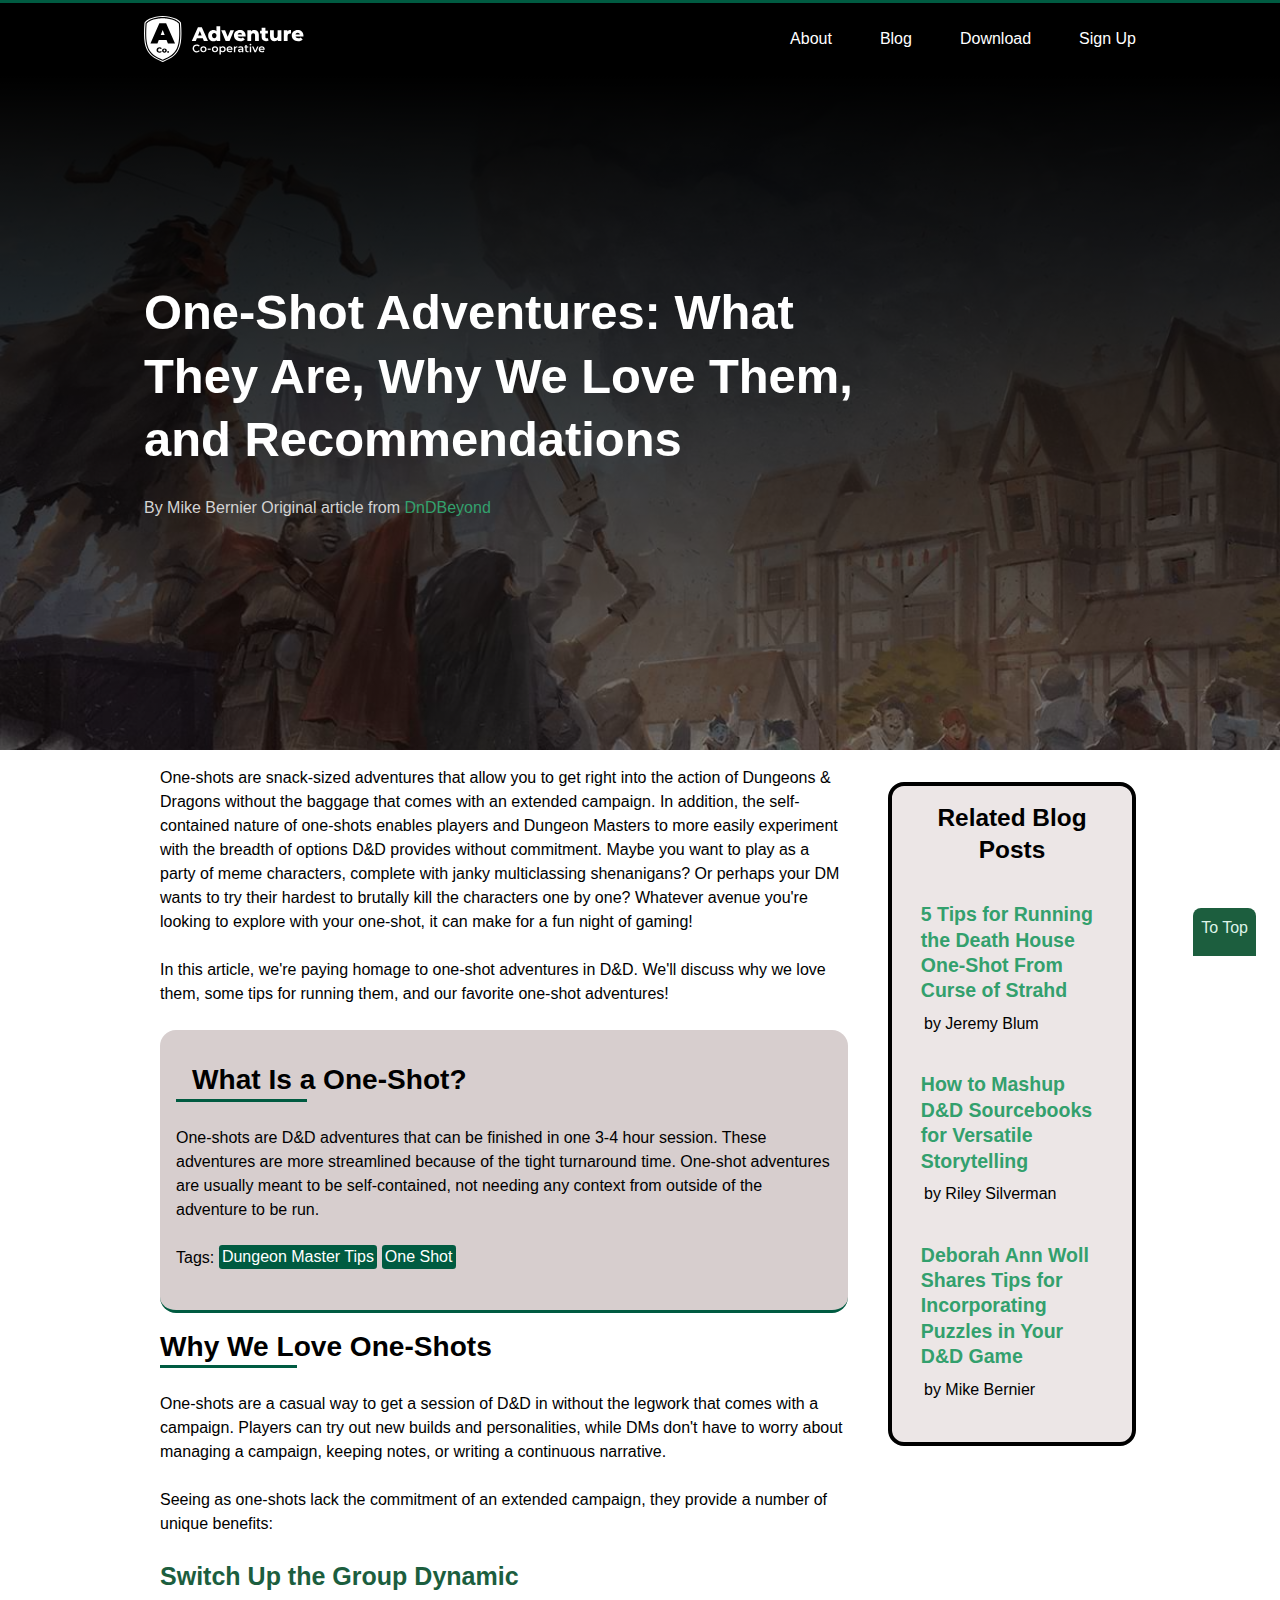
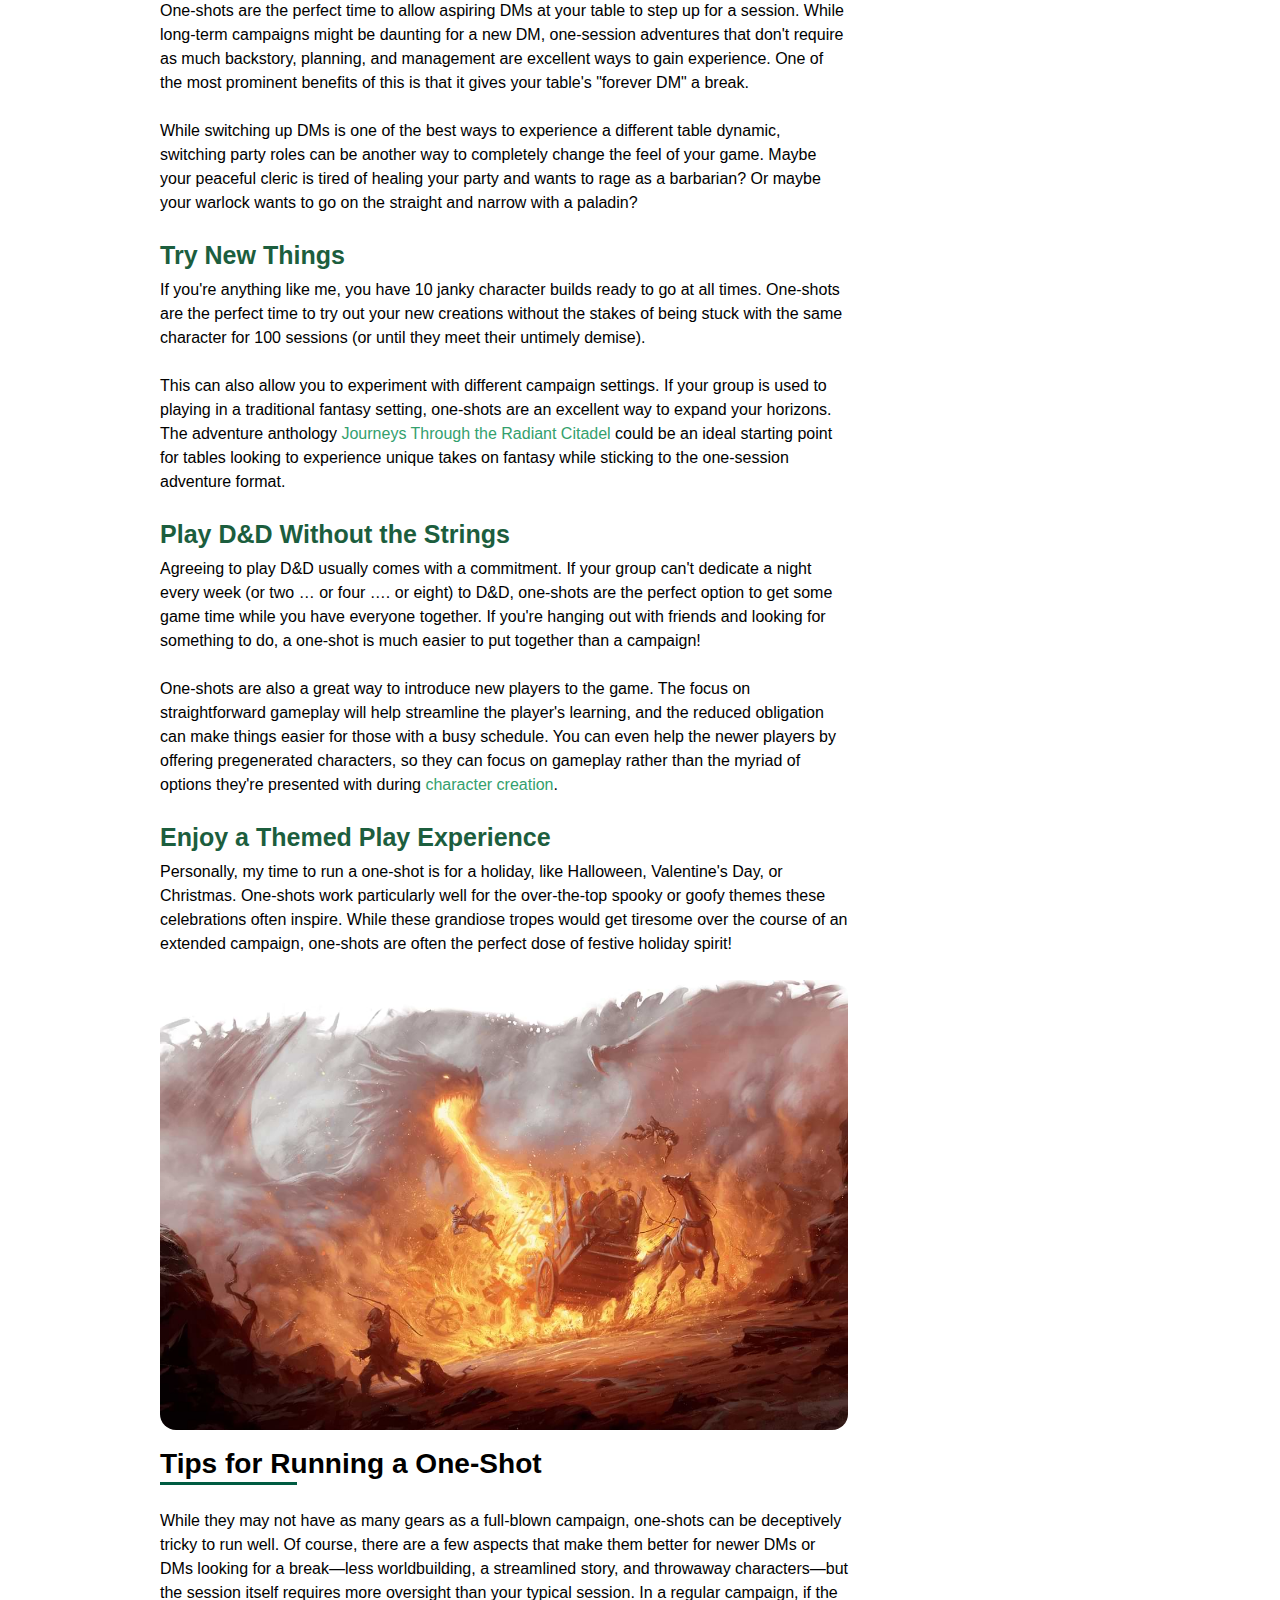
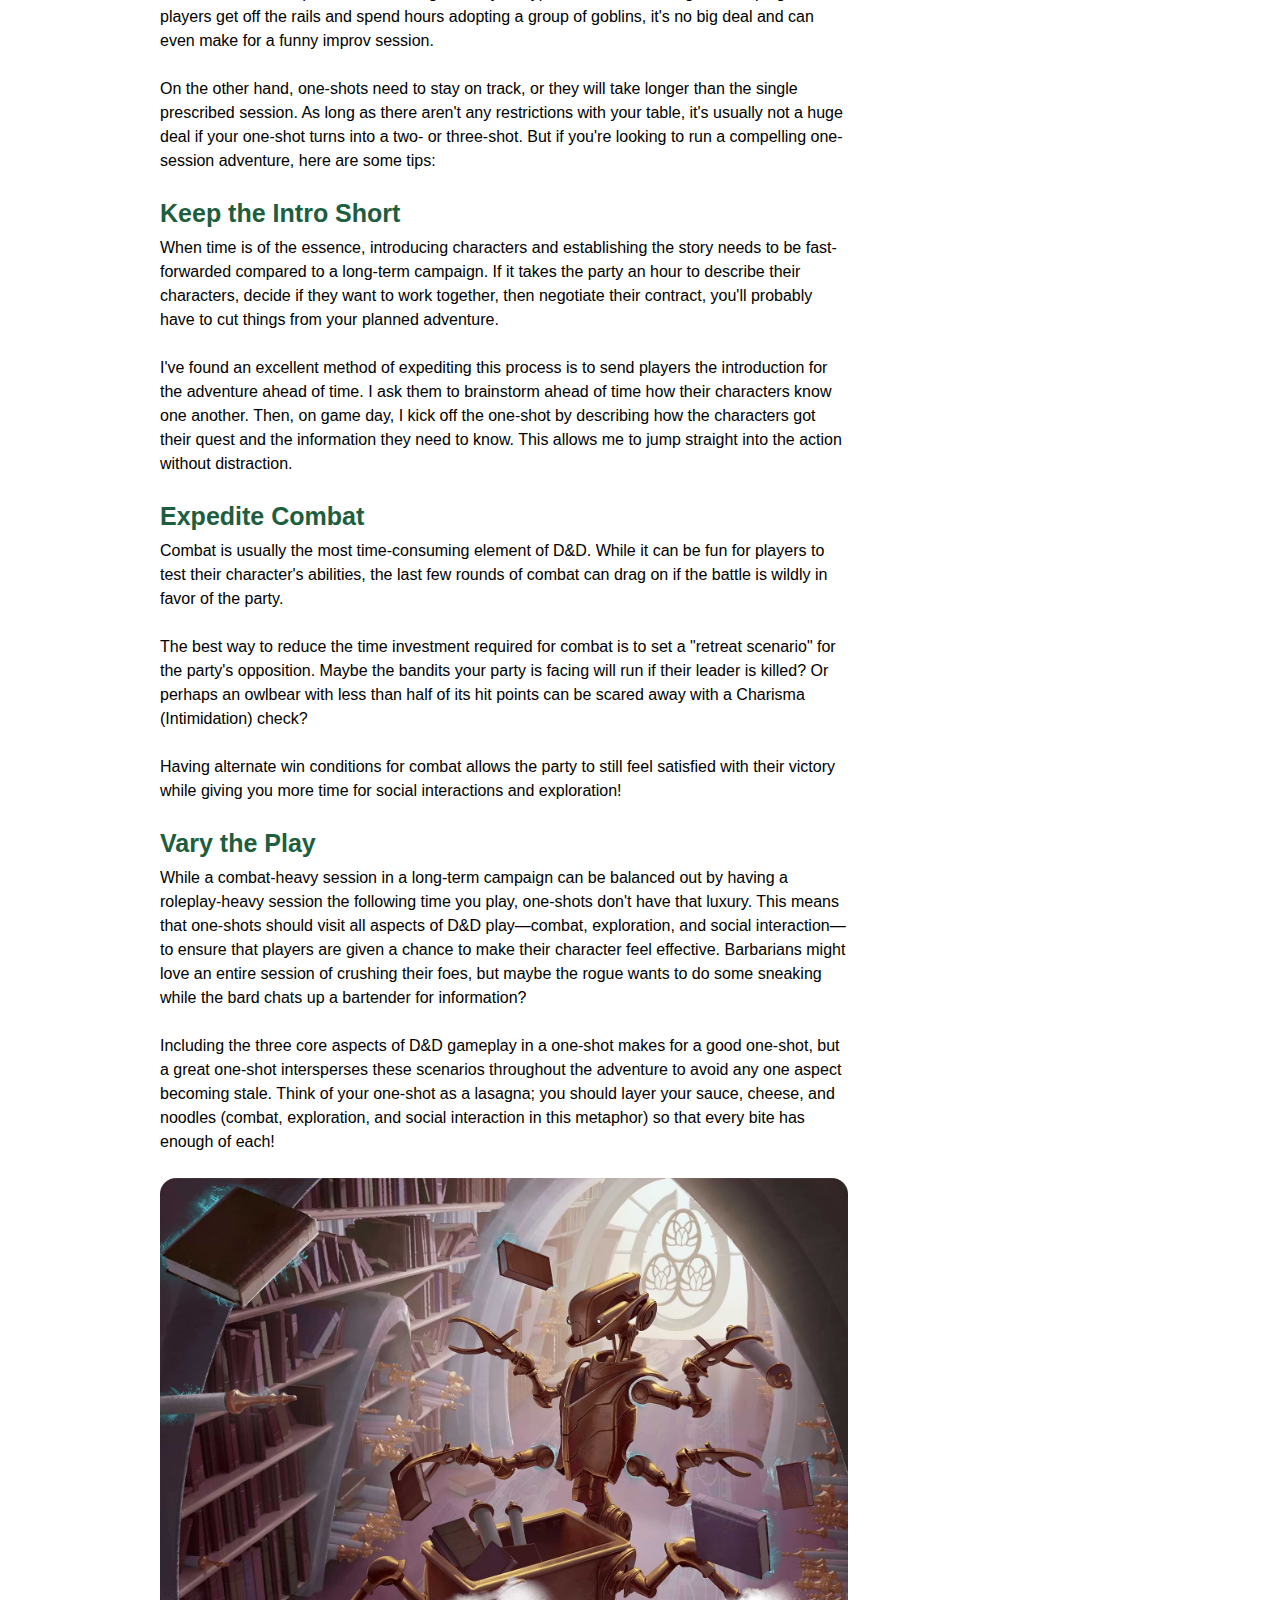
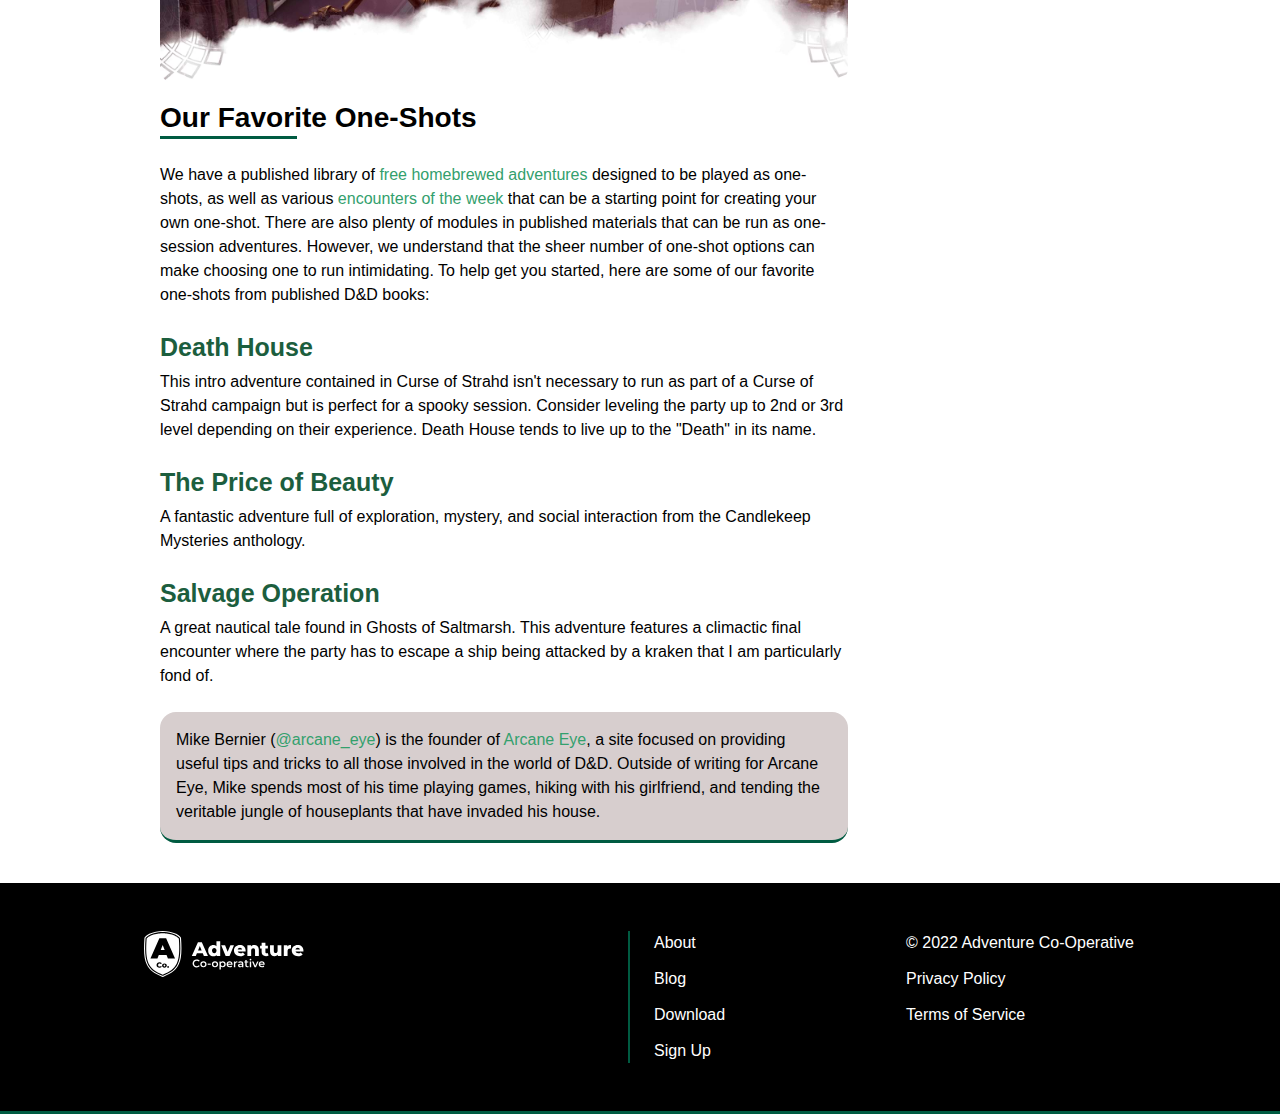
==== blog-post.html @ c5b20f0b "More updates" ====
<!DOCTYPE html>
<html lang="en">
  <head>
    <meta charset="UTF-8" />
    <meta name="viewport" content="width=device-width, initial-scale=1.0" />
    <link rel="stylesheet" href="./CSS/main.css" />
    <link rel="icon" href="./images/favicon.svg" />
    <title>Adventure Co-Operative</title>
  </head>
  <body>
    <!-- NAVBAR -->
    <header class="navbar">
      <div class="container">
        <a href="./" class="navbar__logo">
          <img
            src="./images/logo-ac.svg"
            alt="Adventure Co-Operative Logo"
            class="navbar__icon" />
        </a>
        <nav>
          <ul class="navbar__list">
            <li><a href="#" class="navbar__link">About</a></li>
            <li><a href="#" class="navbar__link">Blog</a></li>
            <li><a href="#" class="navbar__link">Download</a></li>
            <li>
              <a href="#" class="navbar__link navbar__link--details">Sign Up</a>
            </li>
          </ul>
        </nav>
      </div>
    </header>

    <!-- BANNER -->
    <section class="banner banner--article">
      <div class="container">
        <div class="banner__content">
          <h1 class="banner__title">
            One-Shot Adventures: What They Are, Why We Love Them, and
            Recommendations
          </h1>
          <p class="banner__text">
            By Mike Bernier Original article from
            <a
              target="_blank"
              href="https://www.dndbeyond.com/posts/1300-one-shot-adventures-what-they-are-why-we-love-them"
              >DnDBeyond</a
            >
          </p>
        </div>
      </div>
    </section>

    <!-- ARTICLE -->
    <section class="article">
      <div class="container">
        <div class="article__content container--text">
          <p>
            One-shots are snack-sized adventures that allow you to get right
            into the action of Dungeons & Dragons without the baggage that comes
            with an extended campaign. In addition, the self-contained nature of
            one-shots enables players and Dungeon Masters to more easily
            experiment with the breadth of options D&D provides without
            commitment. Maybe you want to play as a party of meme characters,
            complete with janky multiclassing shenanigans? Or perhaps your DM
            wants to try their hardest to brutally kill the characters one by
            one? Whatever avenue you're looking to explore with your one-shot,
            it can make for a fun night of gaming!<br /><br />
            In this article, we're paying homage to one-shot adventures in D&D.
            We'll discuss why we love them, some tips for running them, and our
            favorite one-shot adventures!
          </p>
          <div class="standout">
            <h2 class="standout__title">What Is a One-Shot?</h2>
            <div class="standout__content">
              <p class="standout__text">
                One-shots are D&D adventures that can be finished in one 3-4
                hour session. These adventures are more streamlined because of
                the tight turnaround time. One-shot adventures are usually meant
                to be self-contained, not needing any context from outside of
                the adventure to be run. <br /><br />
                Tags:
                <a
                  target="_blank"
                  class="tag"
                  href="https://www.dndbeyond.com/tag/dungeon-master-tips"
                  >Dungeon Master Tips</a
                >
                <a
                  target="_blank"
                  class="tag"
                  href="https://www.dndbeyond.com/tag/dungeon-master-tips"
                  >One Shot</a
                >
              </p>
            </div>
          </div>
          <div class="article__body">
            <h2 class="article__subtitle">Why We Love One-Shots</h2>
            <p>
              One-shots are a casual way to get a session of D&D in without the
              legwork that comes with a campaign. Players can try out new builds
              and personalities, while DMs don't have to worry about managing a
              campaign, keeping notes, or writing a continuous narrative.
              <br /><br />Seeing as one-shots lack the commitment of an extended
              campaign, they provide a number of unique benefits:
            </p>
            <h3>Switch Up the Group Dynamic</h3>
            One-shots are the perfect time to allow aspiring DMs at your table
            to step up for a session. While long-term campaigns might be
            daunting for a new DM, one-session adventures that don't require as
            much backstory, planning, and management are excellent ways to gain
            experience. One of the most prominent benefits of this is that it
            gives your table's "forever DM" a break. <br /><br />While switching
            up DMs is one of the best ways to experience a different table
            dynamic, switching party roles can be another way to completely
            change the feel of your game. Maybe your peaceful cleric is tired of
            healing your party and wants to rage as a barbarian? Or maybe your
            warlock wants to go on the straight and narrow with a paladin?<br /><br />
            <h3>Try New Things</h3>
            If you're anything like me, you have 10 janky character builds ready
            to go at all times. One-shots are the perfect time to try out your
            new creations without the stakes of being stuck with the same
            character for 100 sessions (or until they meet their untimely
            demise).
            <br /><br />This can also allow you to experiment with different
            campaign settings. If your group is used to playing in a traditional
            fantasy setting, one-shots are an excellent way to expand your
            horizons. The adventure anthology
            <a
              target="_blank"
              href="https://www.dndbeyond.com/marketplace/adventures/journeys-through-the-radiant-citadel?icid_medium=ddb&icid_source=article&icid_campaign=one-shots&icid_content=radiant-citadel"
              >Journeys Through the Radiant Citadel</a
            >
            could be an ideal starting point for tables looking to experience
            unique takes on fantasy while sticking to the one-session adventure
            format. <br /><br />
            <h3>Play D&D Without the Strings</h3>
            <p>
              Agreeing to play D&D usually comes with a commitment. If your
              group can't dedicate a night every week (or two … or four …. or
              eight) to D&D, one-shots are the perfect option to get some game
              time while you have everyone together. If you're hanging out with
              friends and looking for something to do, a one-shot is much easier
              to put together than a campaign! <br /><br />One-shots are also a
              great way to introduce new players to the game. The focus on
              straightforward gameplay will help streamline the player's
              learning, and the reduced obligation can make things easier for
              those with a busy schedule. You can even help the newer players by
              offering pregenerated characters, so they can focus on gameplay
              rather than the myriad of options they're presented with during
              <a
                target="_blank"
                href="https://www.dndbeyond.com/posts/1059-how-to-create-your-first-dungeons-dragons"
                >character creation</a
              >.
            </p>
            <h3>Enjoy a Themed Play Experience</h3>
            <p>
              Personally, my time to run a one-shot is for a holiday, like
              Halloween, Valentine's Day, or Christmas. One-shots work
              particularly well for the over-the-top spooky or goofy themes
              these celebrations often inspire. While these grandiose tropes
              would get tiresome over the course of an extended campaign,
              one-shots are often the perfect dose of festive holiday spirit!
            </p>

            <img
              src="./images/blog-image-dragon.jpg"
              alt="dragon throwing fire at horse cart" />
            <h2 class="article__subtitle">Tips for Running a One-Shot</h2>
            <p>
              While they may not have as many gears as a full-blown campaign,
              one-shots can be deceptively tricky to run well. Of course, there
              are a few aspects that make them better for newer DMs or DMs
              looking for a break—less worldbuilding, a streamlined story, and
              throwaway characters—but the session itself requires more
              oversight than your typical session. In a regular campaign, if the
              players get off the rails and spend hours adopting a group of
              goblins, it's no big deal and can even make for a funny improv
              session. <br /><br />On the other hand, one-shots need to stay on
              track, or they will take longer than the single prescribed
              session. As long as there aren't any restrictions with your table,
              it's usually not a huge deal if your one-shot turns into a two- or
              three-shot. But if you're looking to run a compelling one-session
              adventure, here are some tips:
              <br />
            </p>
            <h3>Keep the Intro Short</h3>
            When time is of the essence, introducing characters and establishing
            the story needs to be fast-forwarded compared to a long-term
            campaign. If it takes the party an hour to describe their
            characters, decide if they want to work together, then negotiate
            their contract, you'll probably have to cut things from your planned
            adventure.
            <br /><br />I've found an excellent method of expediting this
            process is to send players the introduction for the adventure ahead
            of time. I ask them to brainstorm ahead of time how their characters
            know one another. Then, on game day, I kick off the one-shot by
            describing how the characters got their quest and the information
            they need to know. This allows me to jump straight into the action
            without distraction. <br /><br />
            <h3>Expedite Combat</h3>
            <p>
              Combat is usually the most time-consuming element of D&D. While it
              can be fun for players to test their character's abilities, the
              last few rounds of combat can drag on if the battle is wildly in
              favor of the party. <br /><br />The best way to reduce the time
              investment required for combat is to set a "retreat scenario" for
              the party's opposition. Maybe the bandits your party is facing
              will run if their leader is killed? Or perhaps an owlbear with
              less than half of its hit points can be scared away with a
              Charisma (Intimidation) check? <br /><br />Having alternate win
              conditions for combat allows the party to still feel satisfied
              with their victory while giving you more time for social
              interactions and exploration!
            </p>
            <h3>Vary the Play</h3>
            <p>
              While a combat-heavy session in a long-term campaign can be
              balanced out by having a roleplay-heavy session the following time
              you play, one-shots don't have that luxury. This means that
              one-shots should visit all aspects of D&D play—combat,
              exploration, and social interaction—to ensure that players are
              given a chance to make their character feel effective. Barbarians
              might love an entire session of crushing their foes, but maybe the
              rogue wants to do some sneaking while the bard chats up a
              bartender for information?
              <br /><br />Including the three core aspects of D&D gameplay in a
              one-shot makes for a good one-shot, but a great one-shot
              intersperses these scenarios throughout the adventure to avoid any
              one aspect becoming stale. Think of your one-shot as a lasagna;
              you should layer your sauce, cheese, and noodles (combat,
              exploration, and social interaction in this metaphor) so that
              every bite has enough of each!
            </p>
            <img
              src="./images/blog-image-robot.jpg"
              alt="Robot looking for books in bookshelf" />
            <h2 class="article__subtitle">Our Favorite One-Shots</h2>
            <p>
              We have a published library of
              <a
                target="_blank"
                href="https://www.dndbeyond.com/tag/free-adventure"
                >free homebrewed adventures</a
              >
              designed to be played as one-shots, as well as various
              <a
                target="_blank"
                href="https://www.dndbeyond.com/tag/encounter-of-the-week"
                >encounters of the week</a
              >
              that can be a starting point for creating your own one-shot. There
              are also plenty of modules in published materials that can be run
              as one-session adventures. However, we understand that the sheer
              number of one-shot options can make choosing one to run
              intimidating. To help get you started, here are some of our
              favorite one-shots from published D&D books: <br />
            </p>
            <h3>Death House</h3>
            <p>
              This intro adventure contained in Curse of Strahd isn't necessary
              to run as part of a Curse of Strahd campaign but is perfect for a
              spooky session. Consider leveling the party up to 2nd or 3rd level
              depending on their experience. Death House tends to live up to the
              "Death" in its name.
            </p>

            <h3>The Price of Beauty</h3>
            <p>
              A fantastic adventure full of exploration, mystery, and social
              interaction from the Candlekeep Mysteries anthology.
            </p>
            <h3>Salvage Operation</h3>
            <p>
              A great nautical tale found in Ghosts of Saltmarsh. This adventure
              features a climactic final encounter where the party has to escape
              a ship being attacked by a kraken that I am particularly fond of.
            </p>
            <p class="article__footer standout">
              Mike Bernier (<a
                target="_blank"
                href="https://twitter.com/arcane_eye"
                >@arcane_eye</a
              >) is the founder of
              <a target="_blank" href="https://arcaneeye.com">Arcane Eye</a>, a
              site focused on providing useful tips and tricks to all those
              involved in the world of D&D. Outside of writing for Arcane Eye,
              Mike spends most of his time playing games, hiking with his
              girlfriend, and tending the veritable jungle of houseplants that
              have invaded his house.
            </p>
          </div>
        </div>
        <!-- RELATED BLOG POSTS -->
        <section class="card-group related--articles">
          <div class="card-group__title">
            <h2>Related Blog Posts</h2>
          </div>
          <!-- Post #1 -->
          <a class="card grow-effect" href="./blog-post.html">
            <div class="card__content card__content--left">
              <h3 class="card__title">
                <a
                  target="_blank"
                  href="https://www.dndbeyond.com/posts/1092-5-tips-for-running-the-death-house-one-shot-from">
                  5 Tips for Running the Death House One-Shot From Curse of
                  Strahd
                </a>
              </h3>
              <p class="card__text">by Jeremy Blum</p>
            </div>
          </a>

          <!-- Post #2 -->
          <a class="card grow-effect" href="#">
            <div class="card__content card__content--left">
              <h3 class="card__title">
                <a
                  target="_blank"
                  href="https://www.dndbeyond.com/posts/1255-how-to-mashup-d-d-sourcebooks-for-versatile">
                  How to Mashup D&D Sourcebooks for Versatile Storytelling
                </a>
              </h3>
              <p class="card__text">by Riley Silverman</p>
            </div>
          </a>

          <!-- Post #3 -->
          <a class="card grow-effect" href="#">
            <div class="card__content card__content--left">
              <h3 class="card__title">
                <a
                  target="_blank"
                  href="https://www.dndbeyond.com/posts/1176-deborah-ann-woll-shares-tips-for-incorporating">
                  Deborah Ann Woll Shares Tips for Incorporating Puzzles in Your
                  D&D Game
                </a>
              </h3>
              <p class="card__text">by Mike Bernier</p>
            </div>
          </a>
        </section>
      </div>
    </section>

    <!-- FOOTER -->
    <footer class="footer">
      <div class="container">
        <a href="/" class="footer__logo">
          <img
            src="./images/logo-ac.svg"
            alt="Adventure Co-Operative Logo"
            class="footer__icon" />
        </a>
        <nav class="footer__nav">
          <ul class="footer__list">
            <li><a href="#" class="footer__link">About</a></li>
            <li><a href="#" class="footer__link">Blog</a></li>
            <li><a href="#" class="footer__link">Download</a></li>
            <li><a href="#" class="footer__link">Sign Up</a></li>
          </ul>
        </nav>
        <ul class="footer__legal">
          <li>
            <p class="footer__copyright">&copy; 2022 Adventure Co-Operative</p>
          </li>
          <li><a href="#" class="footer__link">Privacy Policy</a></li>
          <li><a href="#" class="footer__link">Terms of Service</a></li>
        </ul>
      </div>
    </footer>
    <!-- Accessibility feature: return to top button -->
    <a href="#" class="to-top">To Top</a>
    <!-- Loads custom JavaScript file -->
    <script src="./js/main.js"></script>
  </body>
</html>
---- CSS/main.css ----
:root {
  /* Spacing */
  --height: 75vh;
  --vAlign: center;
  --hAlign: flex-start;

  /* Colors */
  --color-primary: #394a59;
  --color-primary-light: #59758d;
  --color-secondary: #36bf7f;
  --color-secondary-light: #75d3a7;
  --color-secondary-dark: #1c5e3e;
  --color-secondary-pale: #def4e9;
  --color-accent: #d96666;
}

/* Box sizing rules */
*,
*::before,
*::after {
  box-sizing: border-box;
}

/* Set core root defaults */
html {
  line-height: 1.5;
  font-family: Roboto, sans-serif, system-ui, -apple-system, BlinkMacSystemFont,
    "Segoe UI", Oxygen, Ubuntu, Cantarell, "Open Sans", "Helvetica Neue";
}

html:focus-within {
  scroll-behavior: smooth;
}

/* Set core body defaults */
body {
  min-height: 100vh;
  text-rendering: optimizeSpeed;
  margin: 0;
}

/* Update default margin */
h1,
h2,
h3,
h4,
h5,
h6,
p,
figure,
blockquote,
ul,
ol,
dl,
dd {
  margin: 0 0 1.5rem;
}

/* Remove list styles on ul, ol elements with a list role, which suggests default styling will be removed */
ul[role="list"],
ol[role="list"] {
  list-style: none;
}

/* A elements that don't have a class get default styles */
a {
  text-decoration-skip-ink: auto;
  color: #33a06d;
  text-decoration: none;
}

a:hover,
a:focus-visible {
  color: #75d3a7;
}

nav {
  width: 100%;
}

/* Make images easier to work with */
img,
picture {
  max-width: 100%;
  display: block;
}

svg {
  fill: currentColor;
}

svg:not(:root) {
  overflow: hidden;
}

/* Inherit fonts for inputs and buttons */
input,
button,
textarea,
select {
  font: inherit;
}

/* Remove all animations, transitions and smooth scroll for people that prefer not to see them */
@media (prefers-reduced-motion: reduce) {
  html:focus-within {
    scroll-behavior: auto;
  }

  *,
  *::before,
  *::after {
    animation-duration: 0.01ms !important;
    animation-iteration-count: 1 !important;
    transition-duration: 0.01ms !important;
    scroll-behavior: auto !important;
  }
}

/* ---------- Containers ---------- */

.container {
  width: min(65em, 100%);
  margin: 0 auto;
  padding-left: 1.5rem;
  padding-right: 1.5rem;
}

.container--text {
  width: min(45em, 100%);
}

/* ---------- Buttons ---------- */

.btn {
  display: inline-block;
  padding: 0.55em 1.5em 0.5em;
  background-color: #005b41;
  border: 0.125rem solid #005b41;
  color: #fff;
  border-radius: 0.25em;
  text-decoration: none;
  cursor: pointer;
  font-family: inherit;
  font-size: inherit;
}

.btn:hover,
.btn:focus-visible {
  background-color: #33a06d;
  border-color: #33a06d;
  color: #fff;
}

.btn--secondary {
  background-color: #32d3d8;
  border-color: #32d3d8;
  color: #000;
  font-weight: 500;
}

.btn--secondary:hover,
.btn--secondary:focus-visible {
  background-color: #75d3a7;
  border-color: #75d3a7;
  color: #000;
}

/* ---------- Typography ---------- */

h1 {
  font-size: 2.019rem;
  line-height: 1.3;
}

h2 {
  font-size: 1.756rem;
  line-height: 1.3;
}

h3 {
  color: var(--color-secondary-dark);
  font-size: 1.525rem;
  margin-bottom: 0.5rem;
  line-height: 1.3;
}

h4 {
  font-size: 1.325rem;
  color: var(--color-accent);
  margin: 0;
  line-height: 1.3;
}

h5 {
  font-size: 1.15rem;
  font-weight: normal;
  line-height: 1.3;
}

h6 {
  font-size: 1rem;
  text-transform: uppercase;
  margin-bottom: 0.5rem;
}

@media only screen and (min-width: 45em) {
  h1 {
    font-size: 2.481rem;
  }
  h2 {
    font-size: 2.069rem;
  }
  h3 {
    font-size: 1.725rem;
  }
  h4 {
    font-size: 1.438rem;
  }
  h5 {
    font-size: 1.2rem;
  }
}

@media only screen and (min-width: 60em) {
  h1 {
    font-size: 3.056rem;
  }
  h2 {
    font-size: 2.444rem;
  }
  h3 {
    font-size: 1.956rem;
    zoom: 80%;
  }
  h4 {
    font-size: 1.563rem;
  }
  h5 {
    font-size: 1.25rem;
  }
}

/* To Top */

.to-top {
  position: fixed;
  bottom: -0.5rem;
  right: 1.5rem;
  background-color: var(--color-secondary-dark);
  color: var(--color-secondary-pale);
  padding: 0.5rem 0.5rem 1rem;
  border-radius: 0.5rem 0.5rem 0 0;
  text-decoration: none;
  box-shadow: var(--shadow);
  translate: 0 100%;
  transition: translate var(--transition), bottom var(--transition);
}

.to-top.visible {
  translate: 0;
}

.to-top:hover,
.to-top:focus-visible {
  bottom: 0;
  color: #fff;
  translate: 0;
}

/* Effects & Animations */

.grow-effect {
  transition: all 0.1s ease-in-out;
}

.grow-effect:hover {
  transform: scale(1.02);
}

@-webkit-keyframes push-on-hover {
  50% {
    -webkit-transform: scale(0.8);
    transform: scale(0.8);
  }
  100% {
    -webkit-transform: scale(1);
    transform: scale(1);
  }
}
@keyframes push-on-hover {
  50% {
    -webkit-transform: scale(0.8);
    transform: scale(0.8);
  }
  100% {
    -webkit-transform: scale(1);
    transform: scale(1);
  }
}

.push-on-hover {
  display: inline-block;
  vertical-align: middle;
  -webkit-transform: perspective(1px) translateZ(0);
  transform: perspective(1px) translateZ(0);
  box-shadow: 0 0 1px rgba(0, 0, 0, 0);
}
.push-on-hover:hover,
.push-on-hover:focus,
.push-on-hover:active {
  -webkit-animation-name: push-on-hover;
  animation-name: push-on-hover;
  -webkit-animation-duration: 0.3s;
  animation-duration: 0.3s;
  -webkit-animation-timing-function: linear;
  animation-timing-function: linear;
  -webkit-animation-iteration-count: 1;
  animation-iteration-count: 1;
}

/* ---------- NAVBAR ---------- */

.navbar {
  background-color: #000;
  color: #fff;
  border-top: 0.2rem solid #005b41;
}

.navbar .container {
  display: flex;
  flex-direction: column;
  padding-left: 0;
  padding-right: 0;
  gap: 1.5rem;
  margin-top: 1rem;
  align-items: center;
}

.navbar__icon {
  width: 10rem;
}

.navbar__list {
  margin: 0;
  flex-direction: column;
  list-style-type: none;
  width: 100%;
  padding: 0;
}

.navbar__link {
  color: #fff;
  text-decoration: none;
  display: block;
  padding: 0.5rem;
  text-align: center;
}

.navbar__link:hover {
  color: #000;
  background-color: #fff;
  text-shadow: none;
}

.navbar__link:focus {
  outline: none;
}

/* Medium to Large Screens Sizes */

@media only screen and (min-width: 45em) {
  .navbar .container {
    flex-direction: row;
    justify-content: space-between;
    margin-top: 0;
    display: flex;
  }

  .navbar__icon {
    margin-left: 1.5rem;
  }

  .navbar__link {
    padding: 1.5rem;
  }

  .navbar__list {
    display: flex;
    flex-direction: row;
  }

  nav {
    width: auto;
  }
}

/* ---------- BANNER ---------- */

.banner {
  background-image: linear-gradient(
      to bottom,
      rgba(0, 0, 0, 2),
      rgba(0, 0, 0, 0.1)
    ),
    url(../images/hero-banner.jpg);
  background-position: center;
  background-size: cover;
  border-color: transparent;
}

.banner .container {
  display: flex;
  min-height: 40vh;
  align-items: var(--vAlign);
  justify-content: var(--hAlign);
  padding: 3rem 1.5rem;
}

.banner__content {
  width: min(45em, 100%);
  text-align: center;
  color: #fff;
}

.banner__text {
  color: #d3d3d3;
}

.banner__title {
  font-size: clamp(2.019rem, 4cqi, 3.056rem);
}

/* ------ Banner for Article ------ */
.banner--article {
  background-image: linear-gradient(
      to bottom,
      rgba(0, 0, 0, 2),
      rgba(0, 0, 0, 0.5)
    ),
    url(../images/blog-image-adventurers.jpg);
}

/* ------ Medium Size Screens ------ */
@media only screen and (min-width: 45em) {
  .banner .container {
    display: flex;
    min-height: var(--height);
    align-items: var(--vAlign);
  }

  .banner__content {
    text-align: left;
  }
}

/* ------ Large Size Screens ------ */
@media only screen and (min-width: 60em) {
  .banner__content {
    text-align: left;
  }

  .banner .container {
    display: flex;
    min-height: var(--height);
    align-items: var(--vAlign);
  }
}

/* ---------------- CARD GROUP ---------------- */

.card-group .container {
  padding-top: 0.5rem;
  padding-bottom: 0.5rem;
  display: grid;
  grid-template-columns: 1fr;
  grid-gap: 1rem;
}

.card-group__title {
  text-align: center;
  font-size: clamp(1.756rem, 1cqi, 2.444rem);
}

.card-group {
  background-color: #def4e9;
  padding: 3rem 1rem 4rem 1rem;
}

.card__content {
  padding-bottom: 1rem;
  display: flex;
  flex-direction: column;
  text-align: center;
}

.card {
  background-color: #fff;
  border-radius: 0.5rem;
  box-shadow: 0 0.25rem 0.5rem #0002, 0 0.25rem 0.75rem #0002;
  overflow: hidden;
  color: inherit;
}

.card__title {
  color: #490303;
  padding: 0.5rem 1rem;
  margin: 0;
  line-height: 1.3;
  padding-top: 1rem;
  padding-bottom: 0;
  font-size: clamp(1.525rem, 1cqi, 1.956rem);
}

.card__image {
  display: flex;
  justify-content: center;
  background-color: #1c0221;
}

.card__image img {
  display: block;
  object-fit: cover;
  width: 100%;
  aspect-ratio: 1 / 1;
}

.card__text {
  padding: 0.5rem 1rem;
  margin: 0;
  color: #000;
}

/* ------ Medium Size Screens ------ */
@media only screen and (min-width: 45em) {
  .card-group .container {
    grid-template-columns: repeat(2, 1fr);
  }

  .card__content--left {
    text-align: left;
  }

  .card-group__title {
    grid-column: 1/3;
  }
}

/* ------ Large Size Screens ------ */
@media only screen and (min-width: 60em) {
  .card-group .container {
    grid-template-columns: repeat(3, 1fr);
  }

  .card-group__title {
    grid-column: 1/4;
  }
}

/* ---------------- SPLIT IMAGE CONTENT ---------------- */

.split-image .container {
  padding-top: 3rem;
  padding-bottom: 3rem;
  align-items: center;
  display: grid;
  gap: 3rem;
  text-align: center;
}

.split-image__image {
  aspect-ratio: 1 / 1;
  display: flex;
  border-radius: 1rem;
  overflow: hidden;
}

.split-image__image img {
  object-fit: cover;
}

.split-image__title {
  font-size: clamp(1.756rem, 2cqi, 2.444rem);
}

/* ------ Medium Size Screens ------ */
@media only screen and (min-width: 45em) {
  .split-image .container {
    grid-template-columns: 1fr 1fr;
    text-align: left;
  }
}

/* ---------- FOOTER ---------- */

.footer {
  background-color: #000;
  color: #fff;
  border-bottom: 0.2rem solid #005b41;
}

.footer .container {
  padding-top: 3rem;
  padding-bottom: 3rem;
  display: flex;
  flex-direction: column;
  gap: 1.5rem;
}

.footer__icon {
  width: 10rem;
}

.footer__list {
  padding-left: 1.5rem;
  margin: 0;
  border-left: 0.125rem solid #005b41;
  display: flex;
  flex-direction: column;
  gap: 0.75rem;
  list-style-type: none;
}

.footer__legal {
  list-style-type: none;
  gap: 0.75rem;
  display: flex;
  flex-direction: row;
  margin: 0;
  padding-left: 1.5rem;
}

.footer__link,
.footer__copyright {
  color: #fff;
  text-decoration: none;
}

.footer__link:hover,
.footer__link:focus .footer__copyright:hover,
.footer__copyright:focus {
  color: #36bf7f;
}

/* ------ Medium & Large Size Screens ------ */
@media only screen and (min-width: 45em) {
  .footer .container {
    flex-direction: row;
    justify-content: space-between;
  }

  .footer__logo {
    flex: 2 0;
    align-self: flex-start;
  }

  .footer__nav,
  .footer__legal {
    flex: 1 0;
  }

  .footer__copyright {
    margin: 0;
  }

  .footer__legal {
    list-style-type: none;
    gap: 0.75rem;
    display: flex;
    flex-direction: column;
    margin: 0;
    padding-left: 1.5rem;
  }
}

/* ---------- ARTICLE ---------- */

.article .container {
  display: grid;
}

.standout__title {
  border-bottom: 0.2rem #005b41 solid;
  border-image: linear-gradient(to right, #005b41 20%, transparent 20%) 100% 1;
  padding: 1rem 0 0 1rem;
}

.article__subtitle {
  border-bottom: 0.2rem #005b41 solid;
  border-image: linear-gradient(to right, #005b41 20%, transparent 20%) 100% 1;
  padding: 1rem 0 0 0;
}

.standout {
  background-color: #d7cece;
  border-radius: 1rem;
  border-bottom: 0.2rem #005b41 solid;
  padding: 1rem;
}

.article__body img {
  border-radius: 1rem;
}

.article__content {
  padding: 1rem;
}

.article__content h2 {
  font-size: clamp(1.756rem, 1cqi, 2.444rem);
}

/* ---------- ARTICLE RELATED POSTS ---------- */

.related--articles {
  display: flex;
  flex-direction: column;
  height: fit-content;
  margin-top: 2rem;
  margin-bottom: 2rem;
  padding: 1rem;
  border-radius: 1rem;
  background-color: #ece6e6;
  border: #000 0.3rem solid;
  position: sticky;
  position: -webkit-sticky;
  top: 0;
}

.tag {
  background-color: #005b41;
  color: #fff;
  padding: 0.2rem;
  border-radius: 0.2rem;
  margin-bottom: 0.5rem;
}

@media only screen and (min-width: 45em) {
  .article .container {
    grid-template-columns: 3fr 1fr;
  }

  .related--articles h2 {
    font-size: clamp(1.525rem, 1cqi, 1.956rem);
  }
}
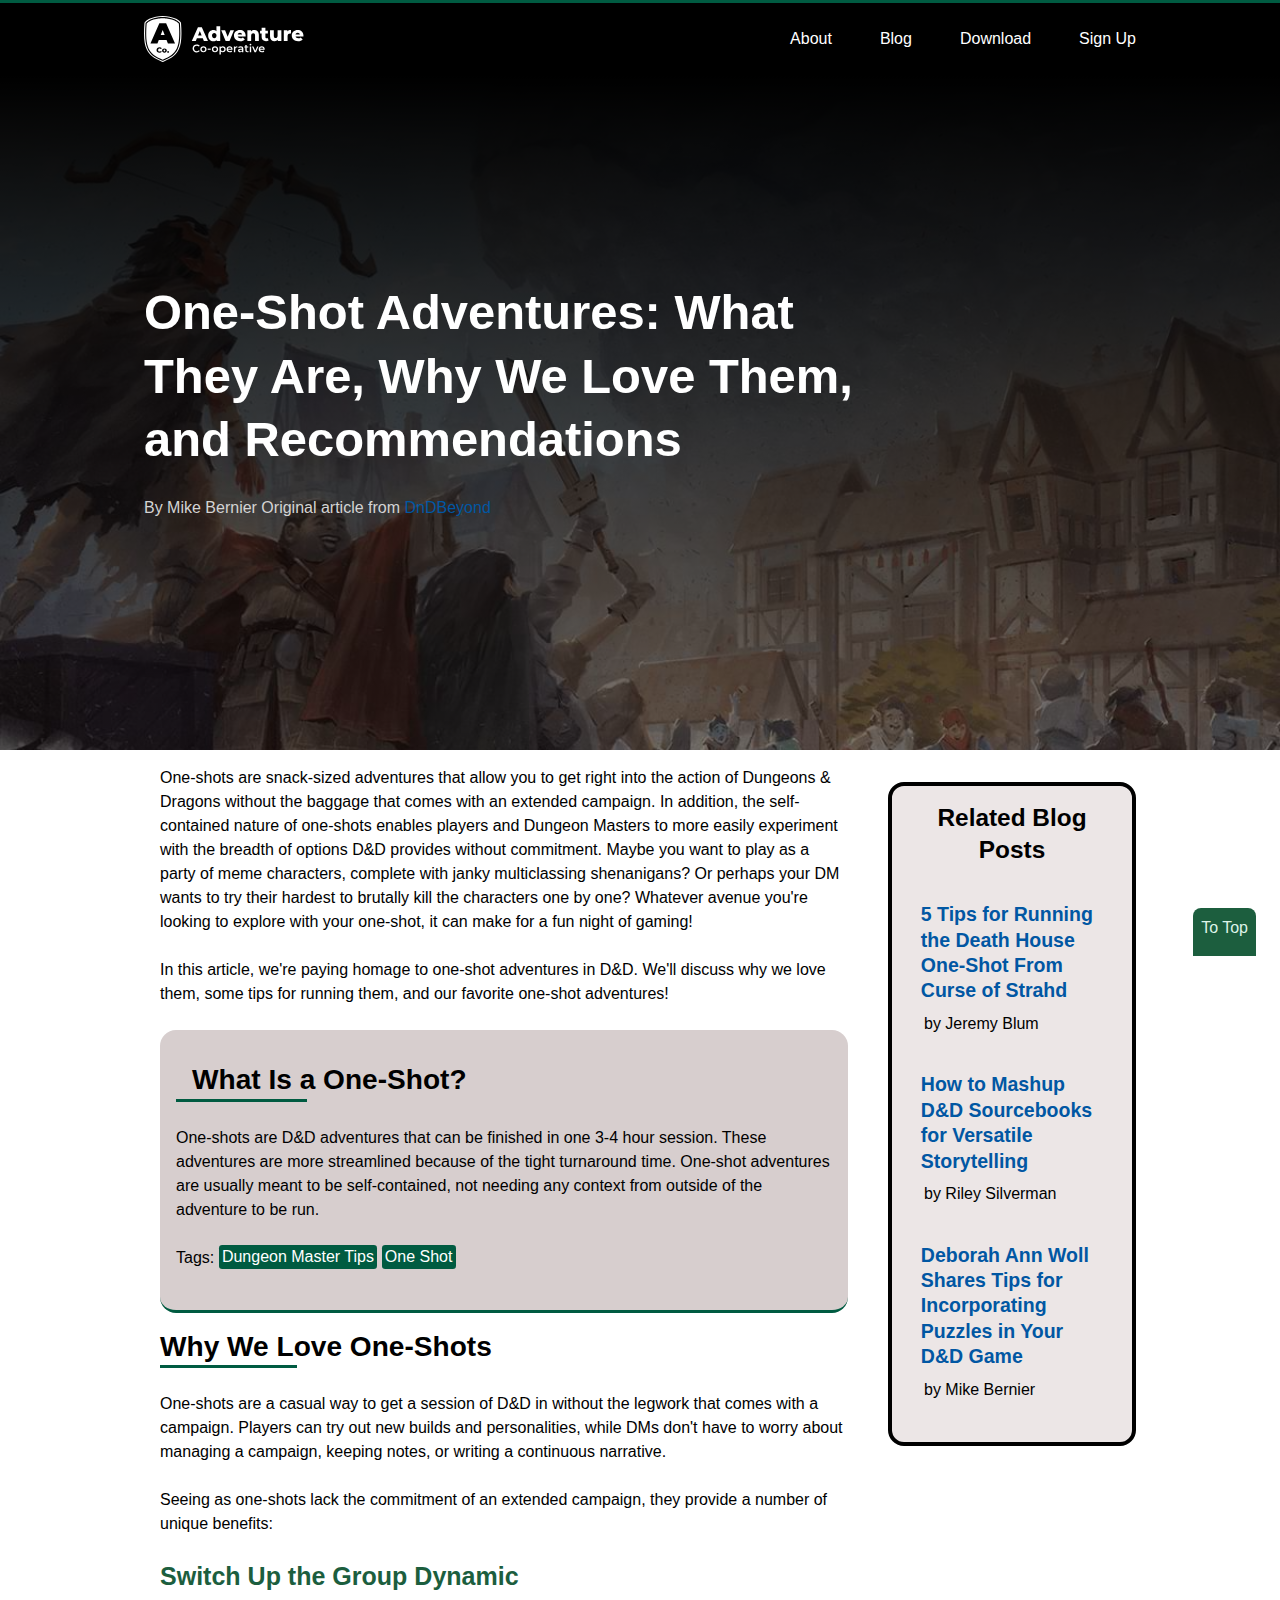
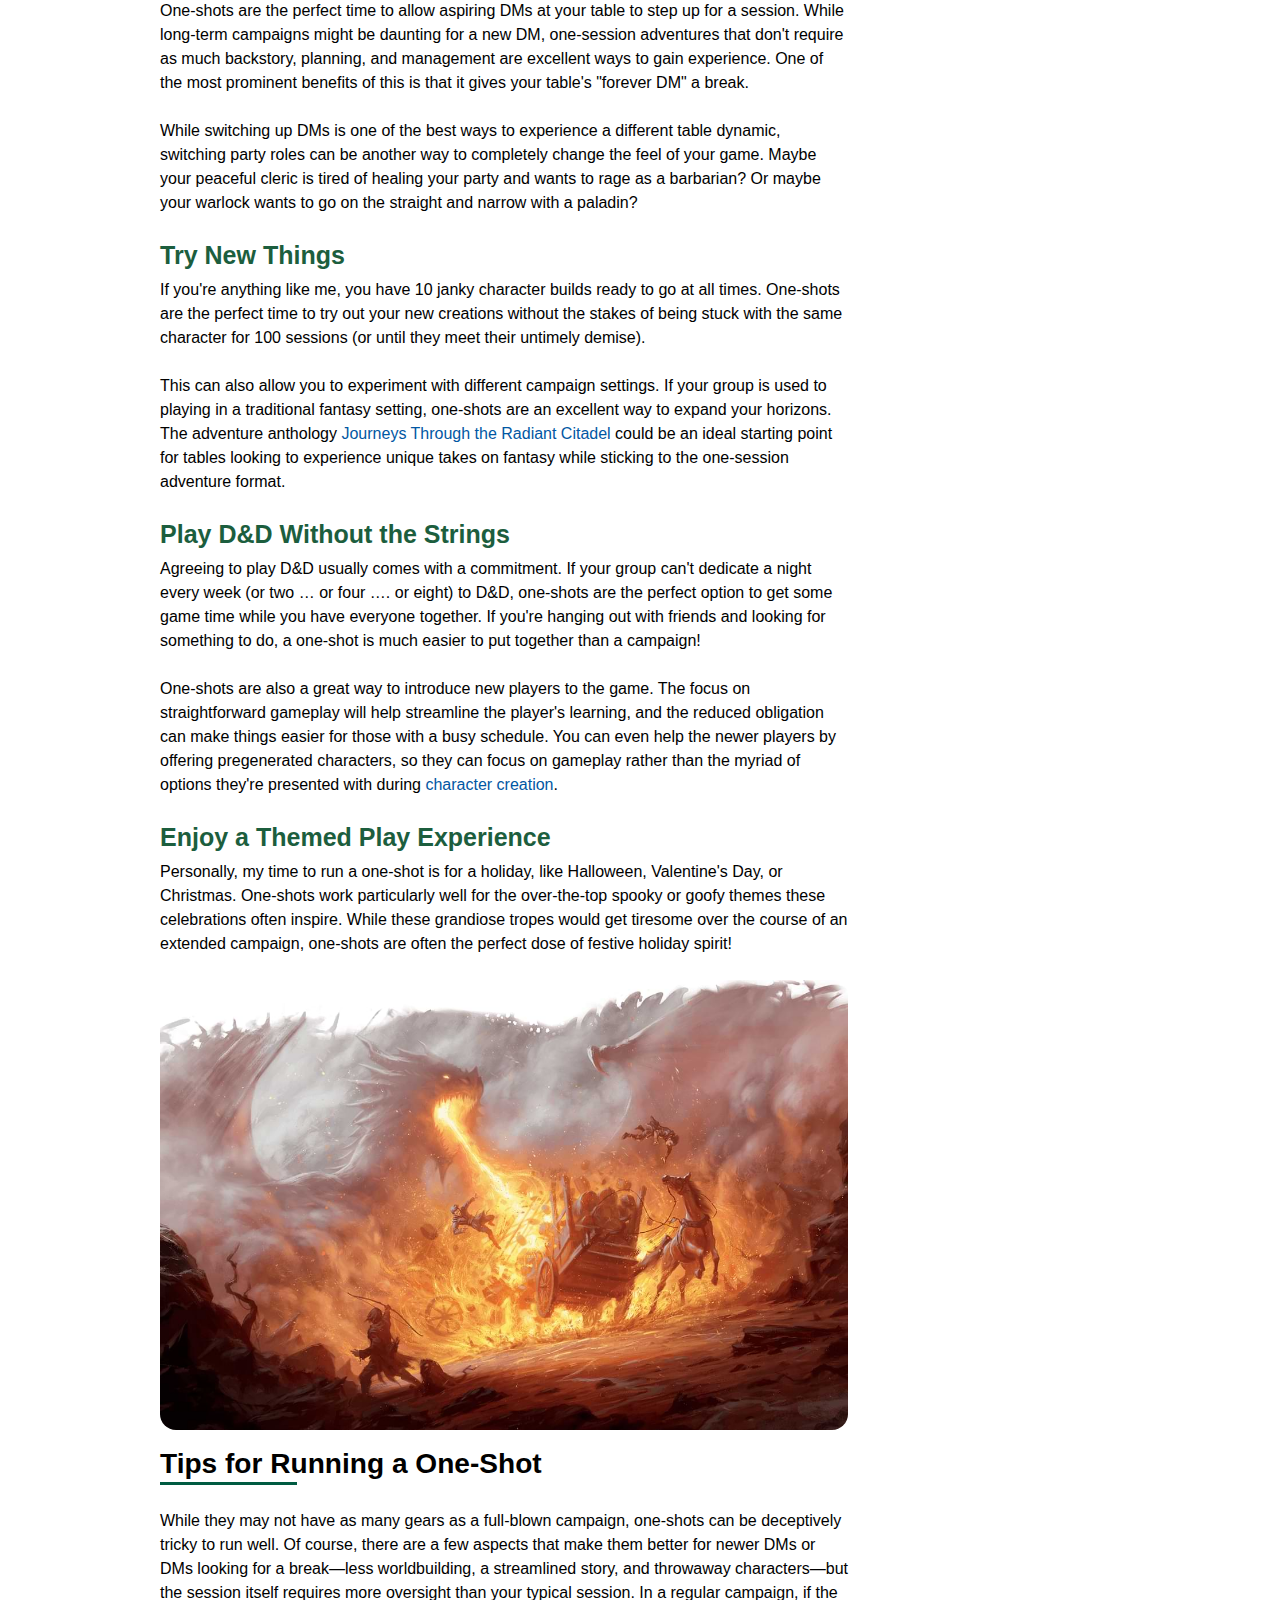
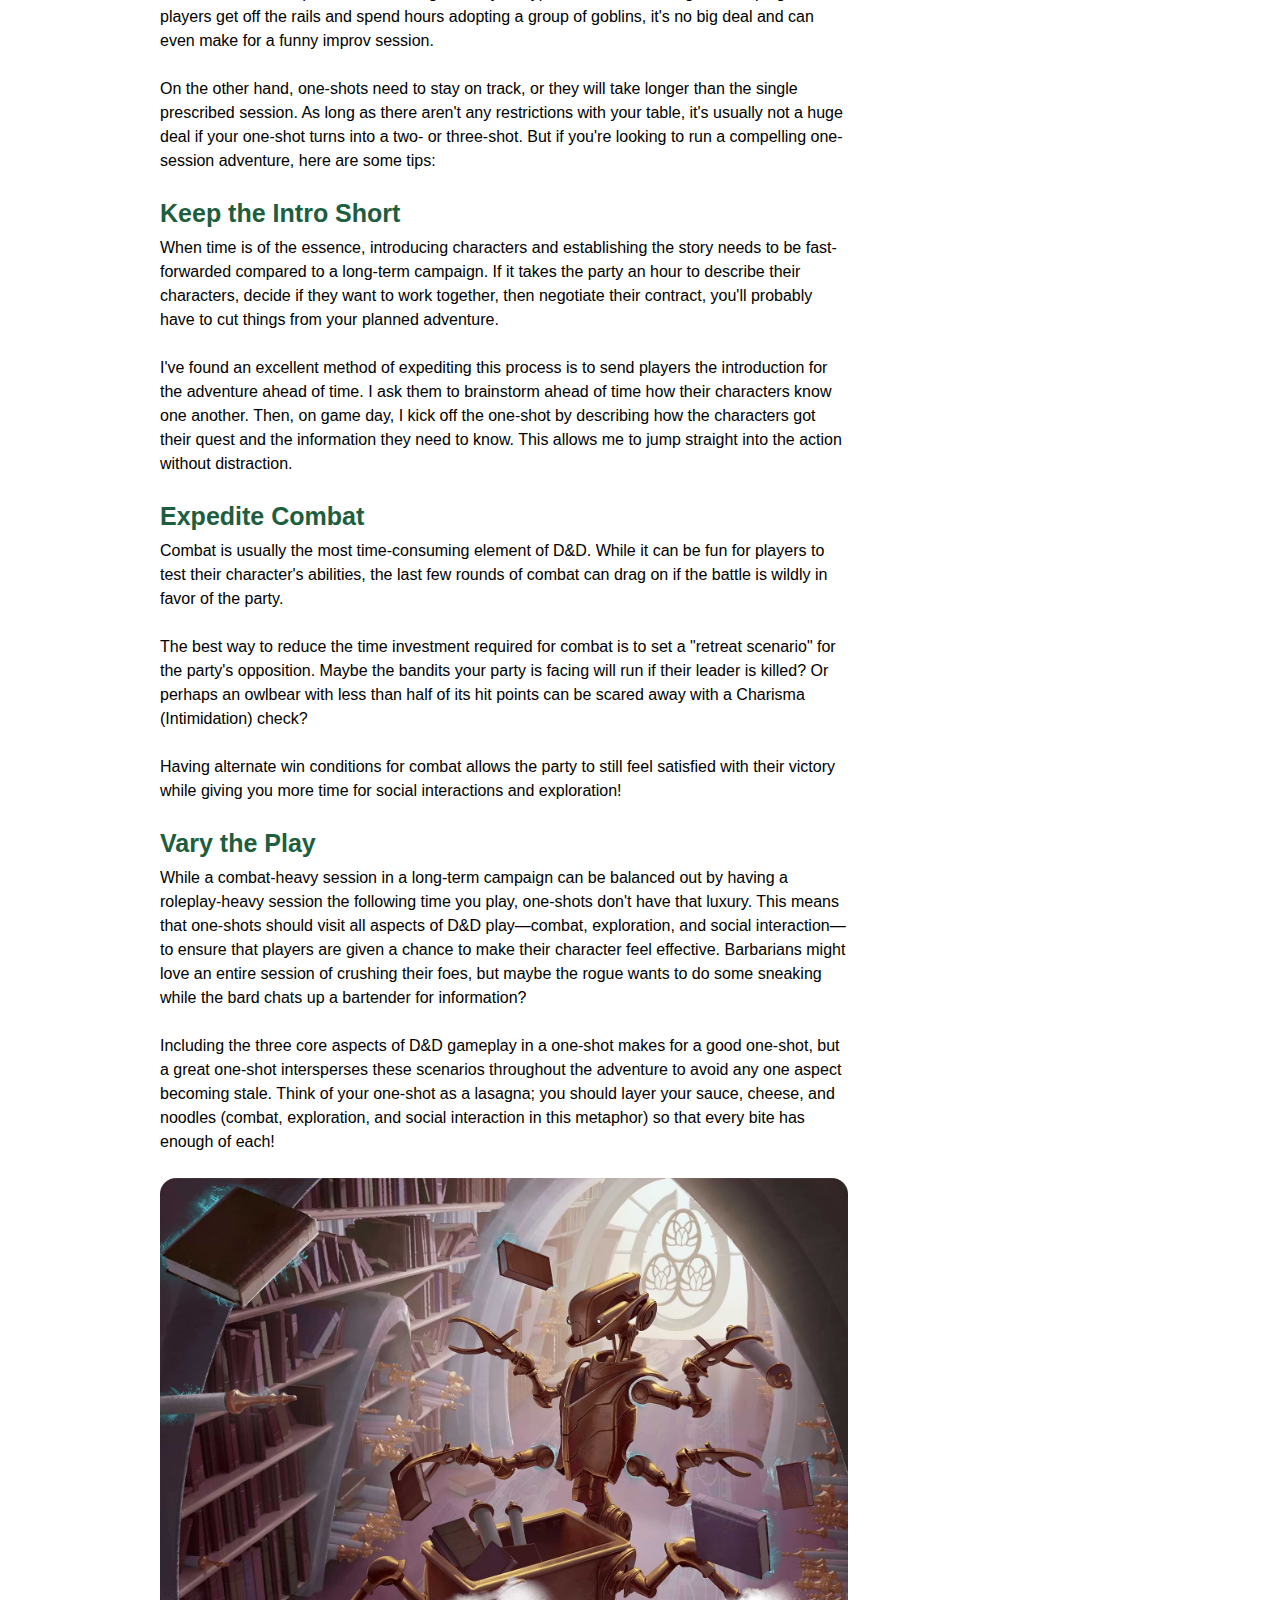
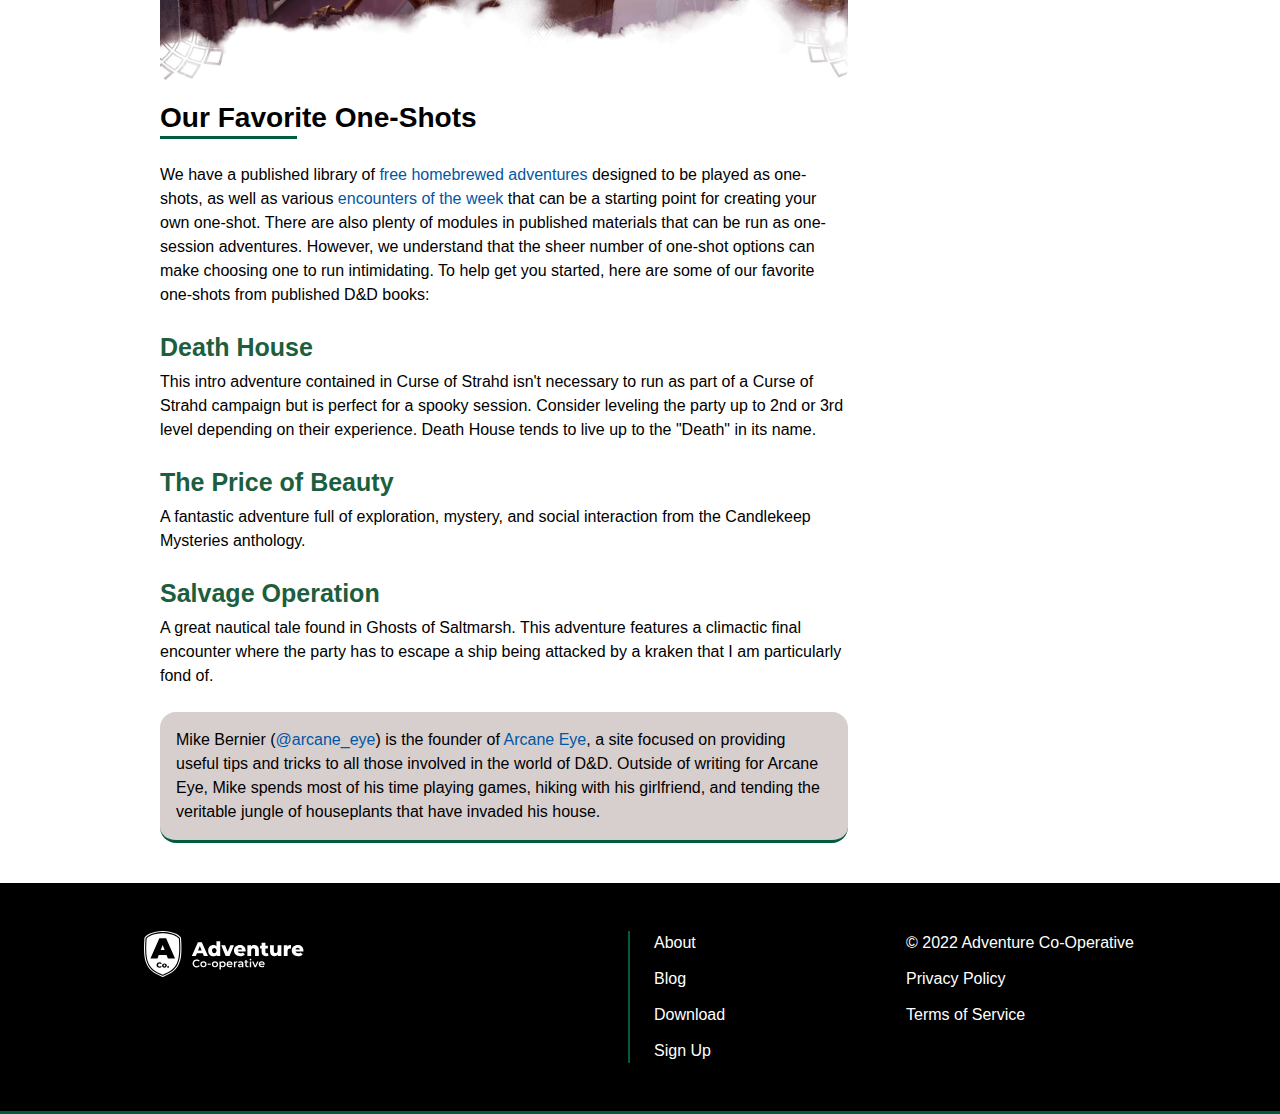
==== commit 7ef9c40f: "Updates" ====
--- a/blog-post.html
+++ b/blog-post.html
@@ -347,7 +347,7 @@
     <!-- FOOTER -->
     <footer class="footer">
       <div class="container">
-        <a href="/" class="footer__logo">
+        <a href="./" class="footer__logo">
           <img
             src="./images/logo-ac.svg"
             alt="Adventure Co-Operative Logo"
--- a/CSS/main.css
+++ b/CSS/main.css
@@ -5,7 +5,7 @@
   --hAlign: flex-start;
 
   /* Colors */
-  --color-primary: #394a59;
+  --color-primary: #0157a3;
   --color-primary-light: #59758d;
   --color-secondary: #36bf7f;
   --color-secondary-light: #75d3a7;
@@ -65,13 +65,13 @@
 /* A elements that don't have a class get default styles */
 a {
   text-decoration-skip-ink: auto;
-  color: #33a06d;
+  color: var(--color-primary);
   text-decoration: none;
 }
 
 a:hover,
 a:focus-visible {
-  color: #75d3a7;
+  color: var(--color-accent);
 }
 
 nav {
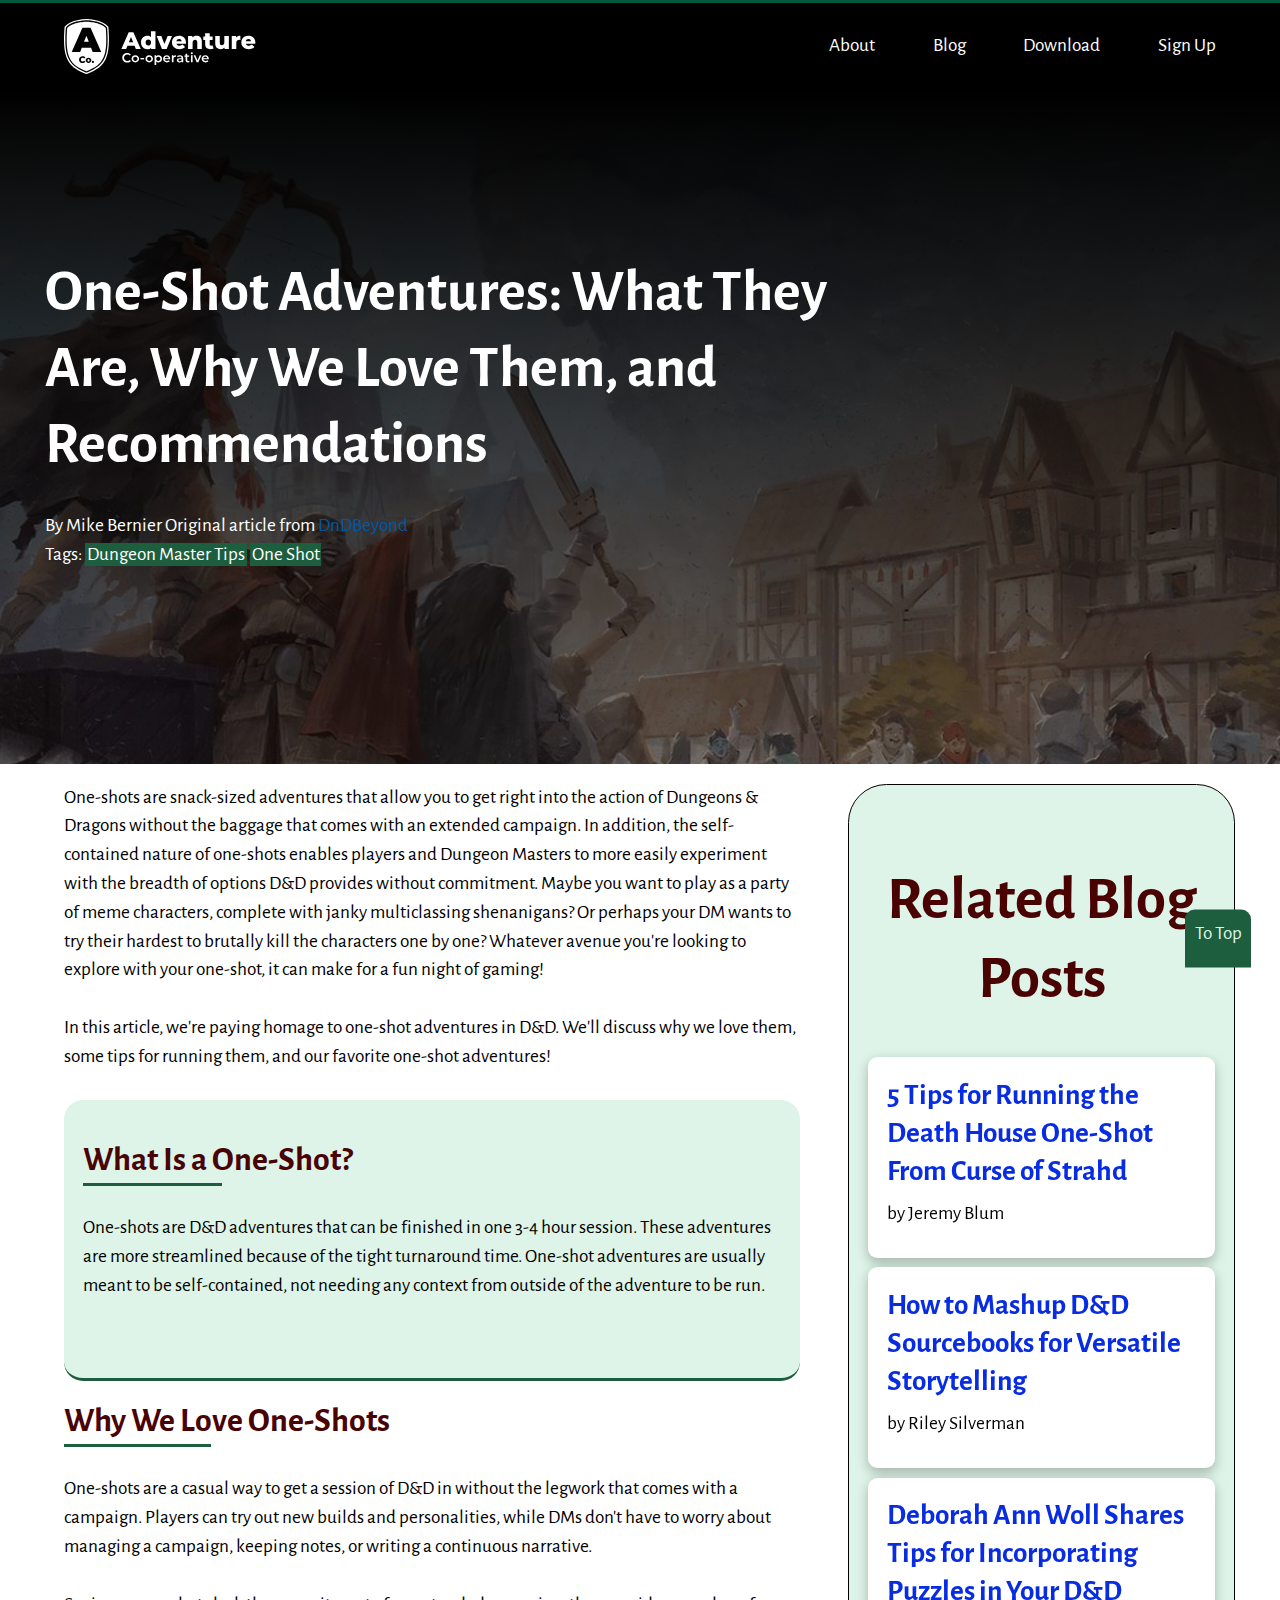
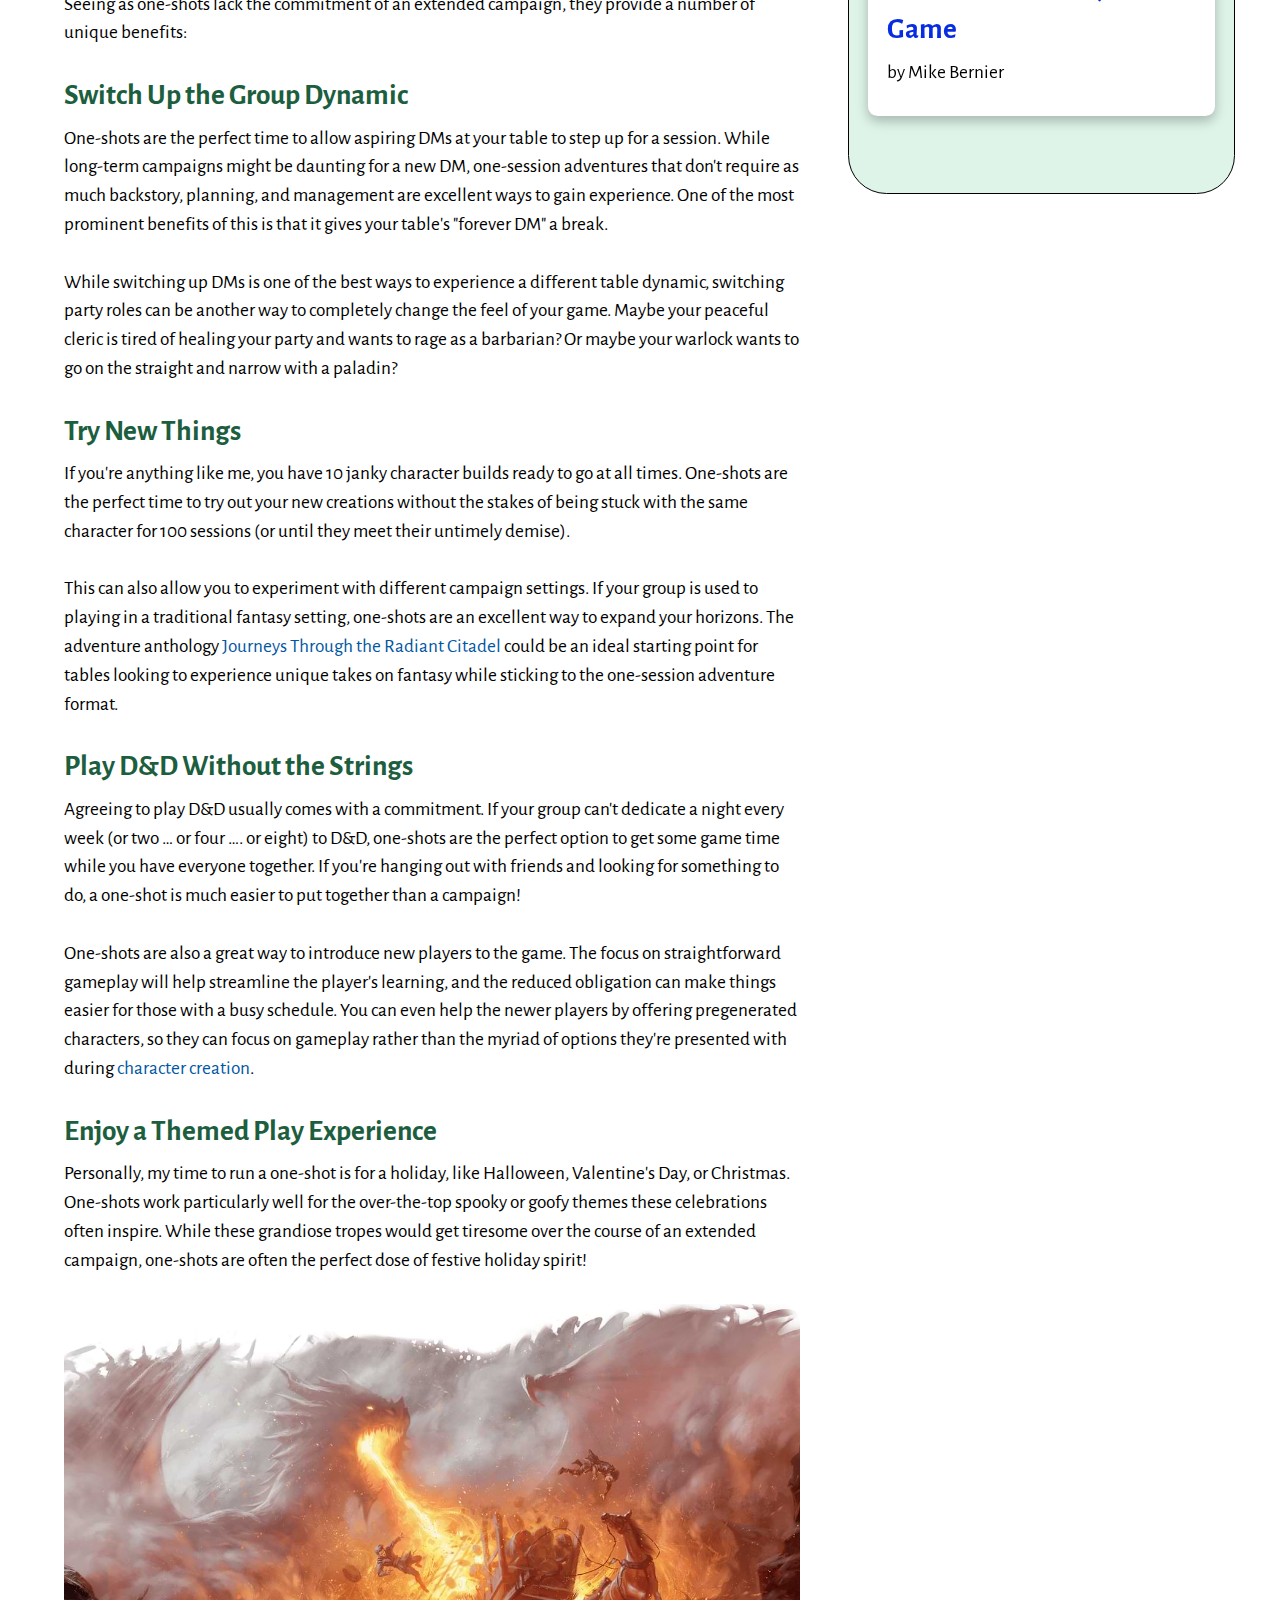
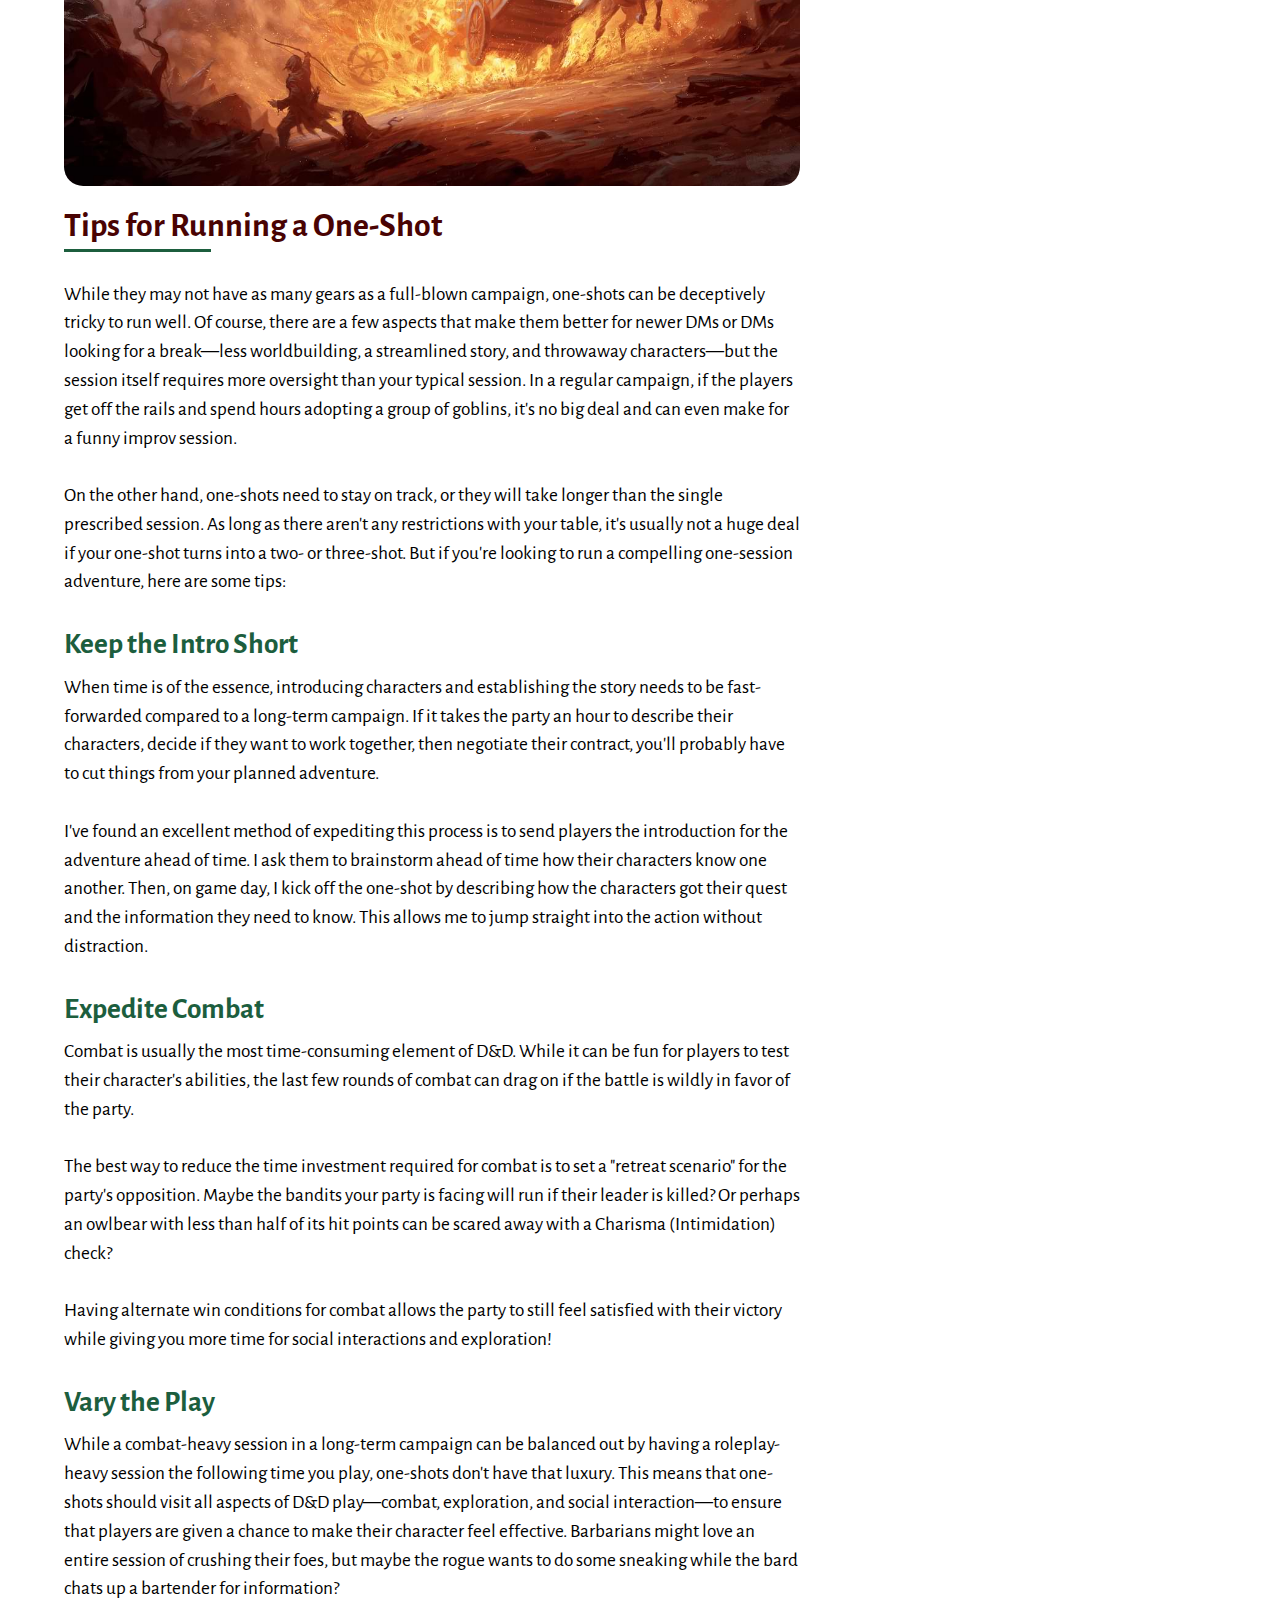
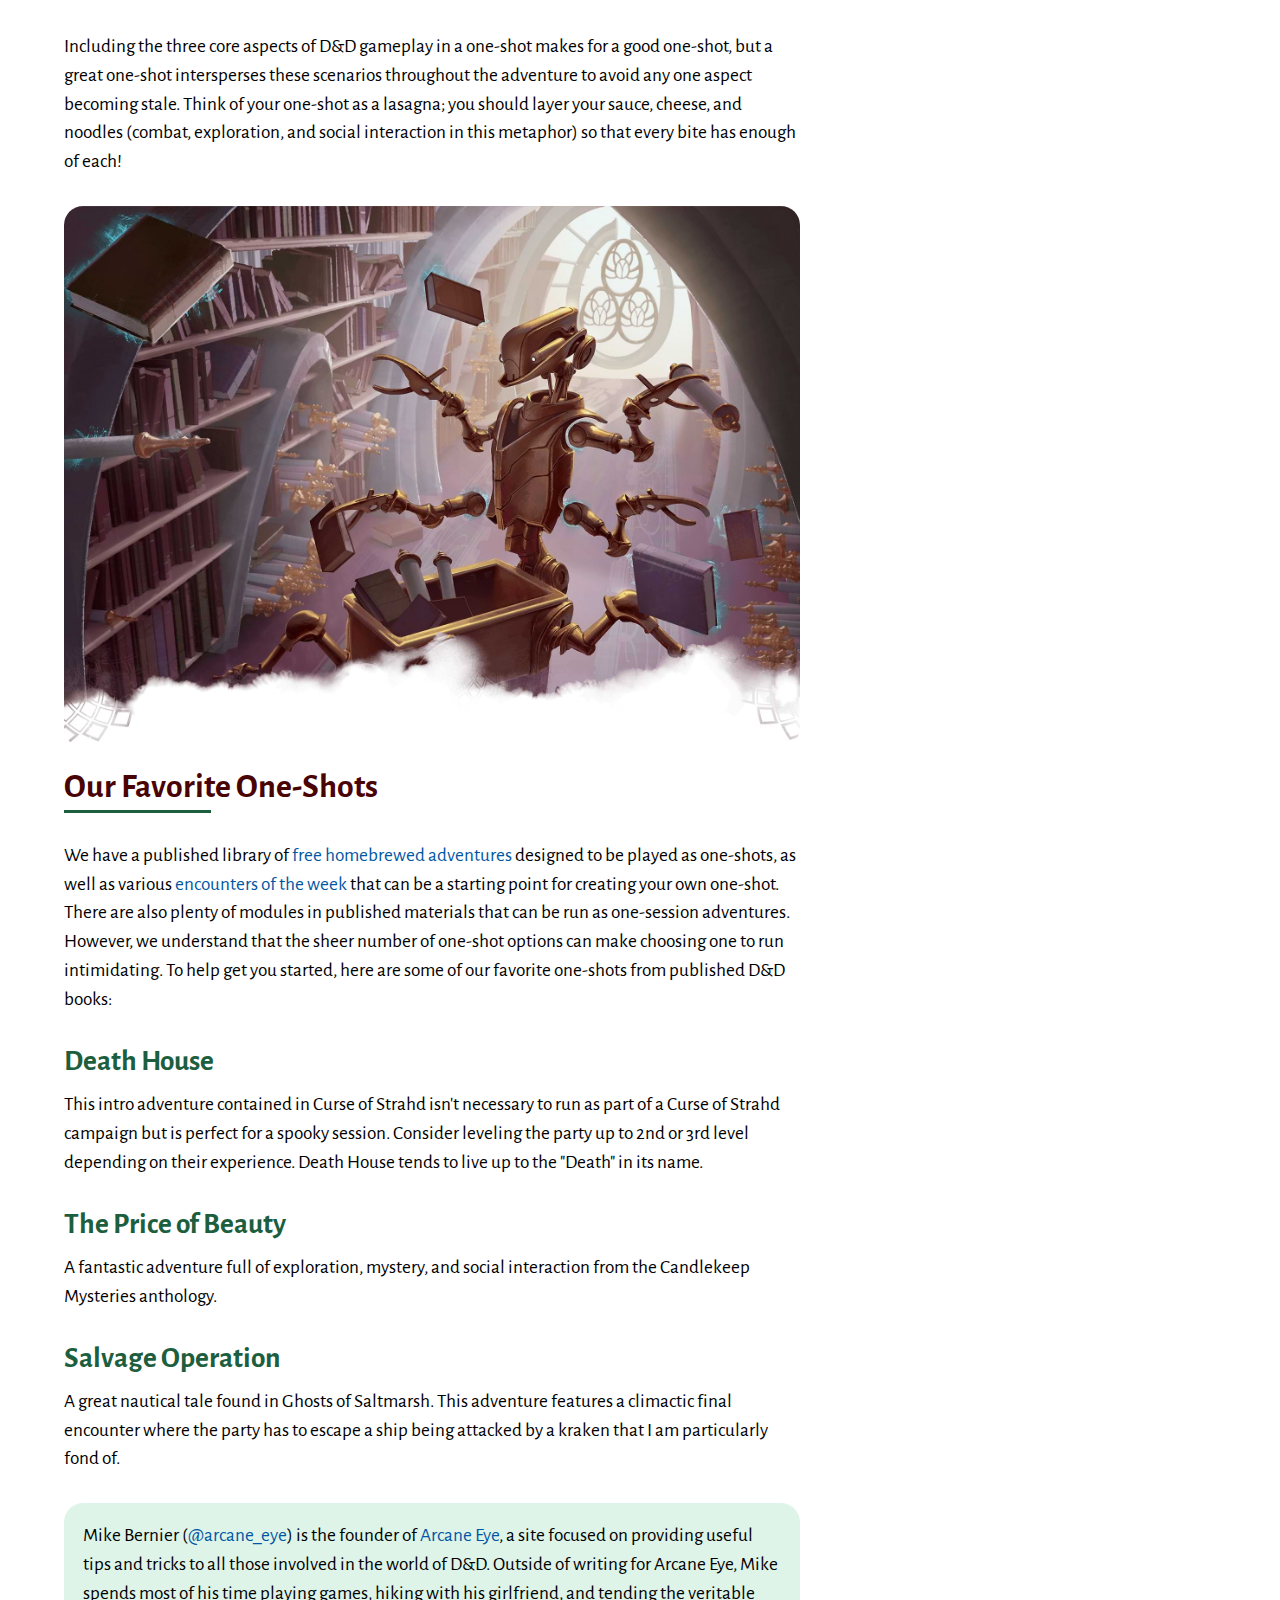
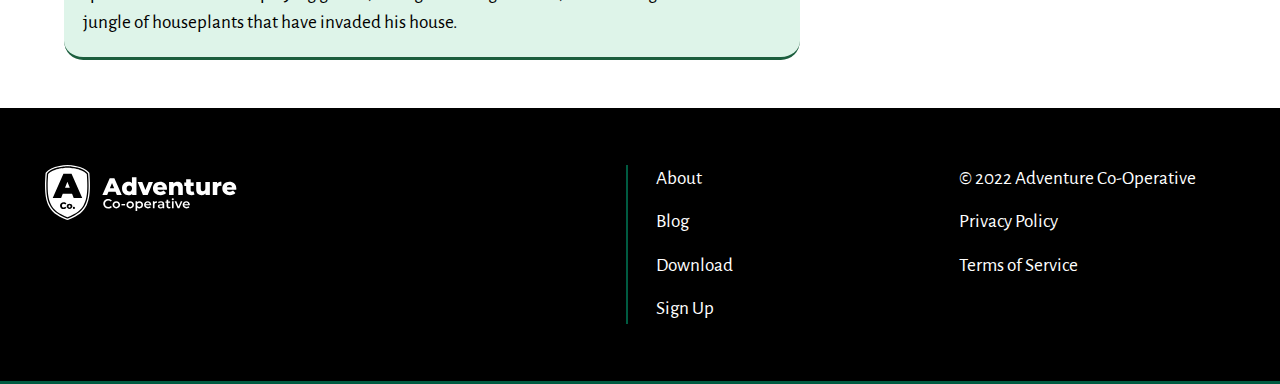
==== commit 14c1606e: "Pre-final updates" ====
--- a/blog-post.html
+++ b/blog-post.html
@@ -5,6 +5,11 @@
     <meta name="viewport" content="width=device-width, initial-scale=1.0" />
     <link rel="stylesheet" href="./CSS/main.css" />
     <link rel="icon" href="./images/favicon.svg" />
+    <link rel="preconnect" href="https://fonts.googleapis.com" />
+    <link rel="preconnect" href="https://fonts.gstatic.com" crossorigin />
+    <link
+      href="https://fonts.googleapis.com/css2?family=Alegreya+Sans:ital,wght@0,400;0,700;1,400;1,700&display=swap"
+      rel="stylesheet" />
     <title>Adventure Co-Operative</title>
   </head>
   <body>
@@ -29,321 +34,329 @@
         </nav>
       </div>
     </header>
-
-    <!-- BANNER -->
-    <section class="banner banner--article">
-      <div class="container">
-        <div class="banner__content">
-          <h1 class="banner__title">
-            One-Shot Adventures: What They Are, Why We Love Them, and
-            Recommendations
-          </h1>
-          <p class="banner__text">
-            By Mike Bernier Original article from
-            <a
-              target="_blank"
-              href="https://www.dndbeyond.com/posts/1300-one-shot-adventures-what-they-are-why-we-love-them"
-              >DnDBeyond</a
-            >
-          </p>
-        </div>
-      </div>
-    </section>
-
-    <!-- ARTICLE -->
-    <section class="article">
-      <div class="container">
-        <div class="article__content container--text">
-          <p>
-            One-shots are snack-sized adventures that allow you to get right
-            into the action of Dungeons & Dragons without the baggage that comes
-            with an extended campaign. In addition, the self-contained nature of
-            one-shots enables players and Dungeon Masters to more easily
-            experiment with the breadth of options D&D provides without
-            commitment. Maybe you want to play as a party of meme characters,
-            complete with janky multiclassing shenanigans? Or perhaps your DM
-            wants to try their hardest to brutally kill the characters one by
-            one? Whatever avenue you're looking to explore with your one-shot,
-            it can make for a fun night of gaming!<br /><br />
-            In this article, we're paying homage to one-shot adventures in D&D.
-            We'll discuss why we love them, some tips for running them, and our
-            favorite one-shot adventures!
-          </p>
-          <div class="standout">
-            <h2 class="standout__title">What Is a One-Shot?</h2>
-            <div class="standout__content">
-              <p class="standout__text">
-                One-shots are D&D adventures that can be finished in one 3-4
-                hour session. These adventures are more streamlined because of
-                the tight turnaround time. One-shot adventures are usually meant
-                to be self-contained, not needing any context from outside of
-                the adventure to be run. <br /><br />
-                Tags:
-                <a
-                  target="_blank"
-                  class="tag"
-                  href="https://www.dndbeyond.com/tag/dungeon-master-tips"
-                  >Dungeon Master Tips</a
-                >
-                <a
-                  target="_blank"
-                  class="tag"
-                  href="https://www.dndbeyond.com/tag/dungeon-master-tips"
-                  >One Shot</a
-                >
-              </p>
-            </div>
-          </div>
-          <div class="article__body">
-            <h2 class="article__subtitle">Why We Love One-Shots</h2>
-            <p>
-              One-shots are a casual way to get a session of D&D in without the
-              legwork that comes with a campaign. Players can try out new builds
-              and personalities, while DMs don't have to worry about managing a
-              campaign, keeping notes, or writing a continuous narrative.
-              <br /><br />Seeing as one-shots lack the commitment of an extended
-              campaign, they provide a number of unique benefits:
-            </p>
-            <h3>Switch Up the Group Dynamic</h3>
-            One-shots are the perfect time to allow aspiring DMs at your table
-            to step up for a session. While long-term campaigns might be
-            daunting for a new DM, one-session adventures that don't require as
-            much backstory, planning, and management are excellent ways to gain
-            experience. One of the most prominent benefits of this is that it
-            gives your table's "forever DM" a break. <br /><br />While switching
-            up DMs is one of the best ways to experience a different table
-            dynamic, switching party roles can be another way to completely
-            change the feel of your game. Maybe your peaceful cleric is tired of
-            healing your party and wants to rage as a barbarian? Or maybe your
-            warlock wants to go on the straight and narrow with a paladin?<br /><br />
-            <h3>Try New Things</h3>
-            If you're anything like me, you have 10 janky character builds ready
-            to go at all times. One-shots are the perfect time to try out your
-            new creations without the stakes of being stuck with the same
-            character for 100 sessions (or until they meet their untimely
-            demise).
-            <br /><br />This can also allow you to experiment with different
-            campaign settings. If your group is used to playing in a traditional
-            fantasy setting, one-shots are an excellent way to expand your
-            horizons. The adventure anthology
-            <a
-              target="_blank"
-              href="https://www.dndbeyond.com/marketplace/adventures/journeys-through-the-radiant-citadel?icid_medium=ddb&icid_source=article&icid_campaign=one-shots&icid_content=radiant-citadel"
-              >Journeys Through the Radiant Citadel</a
-            >
-            could be an ideal starting point for tables looking to experience
-            unique takes on fantasy while sticking to the one-session adventure
-            format. <br /><br />
-            <h3>Play D&D Without the Strings</h3>
-            <p>
-              Agreeing to play D&D usually comes with a commitment. If your
-              group can't dedicate a night every week (or two … or four …. or
-              eight) to D&D, one-shots are the perfect option to get some game
-              time while you have everyone together. If you're hanging out with
-              friends and looking for something to do, a one-shot is much easier
-              to put together than a campaign! <br /><br />One-shots are also a
-              great way to introduce new players to the game. The focus on
-              straightforward gameplay will help streamline the player's
-              learning, and the reduced obligation can make things easier for
-              those with a busy schedule. You can even help the newer players by
-              offering pregenerated characters, so they can focus on gameplay
-              rather than the myriad of options they're presented with during
-              <a
-                target="_blank"
-                href="https://www.dndbeyond.com/posts/1059-how-to-create-your-first-dungeons-dragons"
-                >character creation</a
-              >.
-            </p>
-            <h3>Enjoy a Themed Play Experience</h3>
-            <p>
-              Personally, my time to run a one-shot is for a holiday, like
-              Halloween, Valentine's Day, or Christmas. One-shots work
-              particularly well for the over-the-top spooky or goofy themes
-              these celebrations often inspire. While these grandiose tropes
-              would get tiresome over the course of an extended campaign,
-              one-shots are often the perfect dose of festive holiday spirit!
-            </p>
-
-            <img
-              src="./images/blog-image-dragon.jpg"
-              alt="dragon throwing fire at horse cart" />
-            <h2 class="article__subtitle">Tips for Running a One-Shot</h2>
-            <p>
-              While they may not have as many gears as a full-blown campaign,
-              one-shots can be deceptively tricky to run well. Of course, there
-              are a few aspects that make them better for newer DMs or DMs
-              looking for a break—less worldbuilding, a streamlined story, and
-              throwaway characters—but the session itself requires more
-              oversight than your typical session. In a regular campaign, if the
-              players get off the rails and spend hours adopting a group of
-              goblins, it's no big deal and can even make for a funny improv
-              session. <br /><br />On the other hand, one-shots need to stay on
-              track, or they will take longer than the single prescribed
-              session. As long as there aren't any restrictions with your table,
-              it's usually not a huge deal if your one-shot turns into a two- or
-              three-shot. But if you're looking to run a compelling one-session
-              adventure, here are some tips:
+    <main id="main">
+      <!-- BANNER -->
+      <section class="banner banner--article">
+        <div class="container">
+          <div class="banner__content">
+            <h1 class="banner__title">
+              One-Shot Adventures: What They Are, Why We Love Them, and
+              Recommendations
+            </h1>
+            <p class="banner__text">
+              By Mike Bernier Original article from
+              <a
+                target="_blank"
+                href="https://www.dndbeyond.com/posts/1300-one-shot-adventures-what-they-are-why-we-love-them"
+                >DnDBeyond</a
+              >
               <br />
-            </p>
-            <h3>Keep the Intro Short</h3>
-            When time is of the essence, introducing characters and establishing
-            the story needs to be fast-forwarded compared to a long-term
-            campaign. If it takes the party an hour to describe their
-            characters, decide if they want to work together, then negotiate
-            their contract, you'll probably have to cut things from your planned
-            adventure.
-            <br /><br />I've found an excellent method of expediting this
-            process is to send players the introduction for the adventure ahead
-            of time. I ask them to brainstorm ahead of time how their characters
-            know one another. Then, on game day, I kick off the one-shot by
-            describing how the characters got their quest and the information
-            they need to know. This allows me to jump straight into the action
-            without distraction. <br /><br />
-            <h3>Expedite Combat</h3>
-            <p>
-              Combat is usually the most time-consuming element of D&D. While it
-              can be fun for players to test their character's abilities, the
-              last few rounds of combat can drag on if the battle is wildly in
-              favor of the party. <br /><br />The best way to reduce the time
-              investment required for combat is to set a "retreat scenario" for
-              the party's opposition. Maybe the bandits your party is facing
-              will run if their leader is killed? Or perhaps an owlbear with
-              less than half of its hit points can be scared away with a
-              Charisma (Intimidation) check? <br /><br />Having alternate win
-              conditions for combat allows the party to still feel satisfied
-              with their victory while giving you more time for social
-              interactions and exploration!
-            </p>
-            <h3>Vary the Play</h3>
-            <p>
-              While a combat-heavy session in a long-term campaign can be
-              balanced out by having a roleplay-heavy session the following time
-              you play, one-shots don't have that luxury. This means that
-              one-shots should visit all aspects of D&D play—combat,
-              exploration, and social interaction—to ensure that players are
-              given a chance to make their character feel effective. Barbarians
-              might love an entire session of crushing their foes, but maybe the
-              rogue wants to do some sneaking while the bard chats up a
-              bartender for information?
-              <br /><br />Including the three core aspects of D&D gameplay in a
-              one-shot makes for a good one-shot, but a great one-shot
-              intersperses these scenarios throughout the adventure to avoid any
-              one aspect becoming stale. Think of your one-shot as a lasagna;
-              you should layer your sauce, cheese, and noodles (combat,
-              exploration, and social interaction in this metaphor) so that
-              every bite has enough of each!
-            </p>
-            <img
-              src="./images/blog-image-robot.jpg"
-              alt="Robot looking for books in bookshelf" />
-            <h2 class="article__subtitle">Our Favorite One-Shots</h2>
-            <p>
-              We have a published library of
-              <a
-                target="_blank"
-                href="https://www.dndbeyond.com/tag/free-adventure"
-                >free homebrewed adventures</a
+              Tags:
+              <a
+                target="_blank"
+                class="tag"
+                href="https://www.dndbeyond.com/tag/dungeon-master-tips"
+                >Dungeon Master Tips</a
               >
-              designed to be played as one-shots, as well as various
-              <a
-                target="_blank"
-                href="https://www.dndbeyond.com/tag/encounter-of-the-week"
-                >encounters of the week</a
+              <a
+                target="_blank"
+                class="tag"
+                href="https://www.dndbeyond.com/tag/dungeon-master-tips"
+                >One Shot</a
               >
-              that can be a starting point for creating your own one-shot. There
-              are also plenty of modules in published materials that can be run
-              as one-session adventures. However, we understand that the sheer
-              number of one-shot options can make choosing one to run
-              intimidating. To help get you started, here are some of our
-              favorite one-shots from published D&D books: <br />
-            </p>
-            <h3>Death House</h3>
-            <p>
-              This intro adventure contained in Curse of Strahd isn't necessary
-              to run as part of a Curse of Strahd campaign but is perfect for a
-              spooky session. Consider leveling the party up to 2nd or 3rd level
-              depending on their experience. Death House tends to live up to the
-              "Death" in its name.
-            </p>
-
-            <h3>The Price of Beauty</h3>
-            <p>
-              A fantastic adventure full of exploration, mystery, and social
-              interaction from the Candlekeep Mysteries anthology.
-            </p>
-            <h3>Salvage Operation</h3>
-            <p>
-              A great nautical tale found in Ghosts of Saltmarsh. This adventure
-              features a climactic final encounter where the party has to escape
-              a ship being attacked by a kraken that I am particularly fond of.
-            </p>
-            <p class="article__footer standout">
-              Mike Bernier (<a
-                target="_blank"
-                href="https://twitter.com/arcane_eye"
-                >@arcane_eye</a
-              >) is the founder of
-              <a target="_blank" href="https://arcaneeye.com">Arcane Eye</a>, a
-              site focused on providing useful tips and tricks to all those
-              involved in the world of D&D. Outside of writing for Arcane Eye,
-              Mike spends most of his time playing games, hiking with his
-              girlfriend, and tending the veritable jungle of houseplants that
-              have invaded his house.
             </p>
           </div>
         </div>
-        <!-- RELATED BLOG POSTS -->
-        <section class="card-group related--articles">
-          <div class="card-group__title">
-            <h2>Related Blog Posts</h2>
-          </div>
-          <!-- Post #1 -->
-          <a class="card grow-effect" href="./blog-post.html">
-            <div class="card__content card__content--left">
-              <h3 class="card__title">
+      </section>
+
+      <!-- ARTICLE -->
+      <section class="article">
+        <div class="container">
+          <div class="article__content container--text">
+            <p>
+              One-shots are snack-sized adventures that allow you to get right
+              into the action of Dungeons & Dragons without the baggage that
+              comes with an extended campaign. In addition, the self-contained
+              nature of one-shots enables players and Dungeon Masters to more
+              easily experiment with the breadth of options D&D provides without
+              commitment. Maybe you want to play as a party of meme characters,
+              complete with janky multiclassing shenanigans? Or perhaps your DM
+              wants to try their hardest to brutally kill the characters one by
+              one? Whatever avenue you're looking to explore with your one-shot,
+              it can make for a fun night of gaming!<br /><br />
+              In this article, we're paying homage to one-shot adventures in
+              D&D. We'll discuss why we love them, some tips for running them,
+              and our favorite one-shot adventures!
+            </p>
+            <div class="standout">
+              <h2 class="standout__title">What Is a One-Shot?</h2>
+              <div class="standout__content">
+                <p class="standout__text">
+                  One-shots are D&D adventures that can be finished in one 3-4
+                  hour session. These adventures are more streamlined because of
+                  the tight turnaround time. One-shot adventures are usually
+                  meant to be self-contained, not needing any context from
+                  outside of the adventure to be run. <br /><br />
+                </p>
+              </div>
+            </div>
+            <div class="article__body">
+              <h2 class="article__subtitle">Why We Love One-Shots</h2>
+              <p>
+                One-shots are a casual way to get a session of D&D in without
+                the legwork that comes with a campaign. Players can try out new
+                builds and personalities, while DMs don't have to worry about
+                managing a campaign, keeping notes, or writing a continuous
+                narrative.
+                <br /><br />Seeing as one-shots lack the commitment of an
+                extended campaign, they provide a number of unique benefits:
+              </p>
+              <h3 class="article__subtitle-2">Switch Up the Group Dynamic</h3>
+              One-shots are the perfect time to allow aspiring DMs at your table
+              to step up for a session. While long-term campaigns might be
+              daunting for a new DM, one-session adventures that don't require
+              as much backstory, planning, and management are excellent ways to
+              gain experience. One of the most prominent benefits of this is
+              that it gives your table's "forever DM" a break. <br /><br />While
+              switching up DMs is one of the best ways to experience a different
+              table dynamic, switching party roles can be another way to
+              completely change the feel of your game. Maybe your peaceful
+              cleric is tired of healing your party and wants to rage as a
+              barbarian? Or maybe your warlock wants to go on the straight and
+              narrow with a paladin?<br /><br />
+              <h3 class="article__subtitle-2">Try New Things</h3>
+              If you're anything like me, you have 10 janky character builds
+              ready to go at all times. One-shots are the perfect time to try
+              out your new creations without the stakes of being stuck with the
+              same character for 100 sessions (or until they meet their untimely
+              demise).
+              <br /><br />This can also allow you to experiment with different
+              campaign settings. If your group is used to playing in a
+              traditional fantasy setting, one-shots are an excellent way to
+              expand your horizons. The adventure anthology
+              <a
+                target="_blank"
+                href="https://www.dndbeyond.com/marketplace/adventures/journeys-through-the-radiant-citadel?icid_medium=ddb&icid_source=article&icid_campaign=one-shots&icid_content=radiant-citadel"
+                >Journeys Through the Radiant Citadel</a
+              >
+              could be an ideal starting point for tables looking to experience
+              unique takes on fantasy while sticking to the one-session
+              adventure format. <br /><br />
+              <h3 class="article__subtitle-2">Play D&D Without the Strings</h3>
+              <p>
+                Agreeing to play D&D usually comes with a commitment. If your
+                group can't dedicate a night every week (or two … or four …. or
+                eight) to D&D, one-shots are the perfect option to get some game
+                time while you have everyone together. If you're hanging out
+                with friends and looking for something to do, a one-shot is much
+                easier to put together than a campaign! <br /><br />One-shots
+                are also a great way to introduce new players to the game. The
+                focus on straightforward gameplay will help streamline the
+                player's learning, and the reduced obligation can make things
+                easier for those with a busy schedule. You can even help the
+                newer players by offering pregenerated characters, so they can
+                focus on gameplay rather than the myriad of options they're
+                presented with during
                 <a
                   target="_blank"
-                  href="https://www.dndbeyond.com/posts/1092-5-tips-for-running-the-death-house-one-shot-from">
-                  5 Tips for Running the Death House One-Shot From Curse of
-                  Strahd
-                </a>
+                  href="https://www.dndbeyond.com/posts/1059-how-to-create-your-first-dungeons-dragons"
+                  >character creation</a
+                >.
+              </p>
+              <h3 class="article__subtitle-2">
+                Enjoy a Themed Play Experience
               </h3>
-              <p class="card__text">by Jeremy Blum</p>
-            </div>
-          </a>
-
-          <!-- Post #2 -->
-          <a class="card grow-effect" href="#">
-            <div class="card__content card__content--left">
-              <h3 class="card__title">
+              <p>
+                Personally, my time to run a one-shot is for a holiday, like
+                Halloween, Valentine's Day, or Christmas. One-shots work
+                particularly well for the over-the-top spooky or goofy themes
+                these celebrations often inspire. While these grandiose tropes
+                would get tiresome over the course of an extended campaign,
+                one-shots are often the perfect dose of festive holiday spirit!
+              </p>
+
+              <img
+                src="./images/blog-image-dragon.jpg"
+                alt="dragon throwing fire at horse cart" />
+              <h2 class="article__subtitle">Tips for Running a One-Shot</h2>
+              <p>
+                While they may not have as many gears as a full-blown campaign,
+                one-shots can be deceptively tricky to run well. Of course,
+                there are a few aspects that make them better for newer DMs or
+                DMs looking for a break—less worldbuilding, a streamlined story,
+                and throwaway characters—but the session itself requires more
+                oversight than your typical session. In a regular campaign, if
+                the players get off the rails and spend hours adopting a group
+                of goblins, it's no big deal and can even make for a funny
+                improv session. <br /><br />On the other hand, one-shots need to
+                stay on track, or they will take longer than the single
+                prescribed session. As long as there aren't any restrictions
+                with your table, it's usually not a huge deal if your one-shot
+                turns into a two- or three-shot. But if you're looking to run a
+                compelling one-session adventure, here are some tips:
+                <br />
+              </p>
+              <h3 class="article__subtitle-2">Keep the Intro Short</h3>
+              When time is of the essence, introducing characters and
+              establishing the story needs to be fast-forwarded compared to a
+              long-term campaign. If it takes the party an hour to describe
+              their characters, decide if they want to work together, then
+              negotiate their contract, you'll probably have to cut things from
+              your planned adventure.
+              <br /><br />I've found an excellent method of expediting this
+              process is to send players the introduction for the adventure
+              ahead of time. I ask them to brainstorm ahead of time how their
+              characters know one another. Then, on game day, I kick off the
+              one-shot by describing how the characters got their quest and the
+              information they need to know. This allows me to jump straight
+              into the action without distraction. <br /><br />
+              <h3 class="article__subtitle-2">Expedite Combat</h3>
+              <p>
+                Combat is usually the most time-consuming element of D&D. While
+                it can be fun for players to test their character's abilities,
+                the last few rounds of combat can drag on if the battle is
+                wildly in favor of the party. <br /><br />The best way to reduce
+                the time investment required for combat is to set a "retreat
+                scenario" for the party's opposition. Maybe the bandits your
+                party is facing will run if their leader is killed? Or perhaps
+                an owlbear with less than half of its hit points can be scared
+                away with a Charisma (Intimidation) check? <br /><br />Having
+                alternate win conditions for combat allows the party to still
+                feel satisfied with their victory while giving you more time for
+                social interactions and exploration!
+              </p>
+              <h3 class="article__subtitle-2">Vary the Play</h3>
+              <p>
+                While a combat-heavy session in a long-term campaign can be
+                balanced out by having a roleplay-heavy session the following
+                time you play, one-shots don't have that luxury. This means that
+                one-shots should visit all aspects of D&D play—combat,
+                exploration, and social interaction—to ensure that players are
+                given a chance to make their character feel effective.
+                Barbarians might love an entire session of crushing their foes,
+                but maybe the rogue wants to do some sneaking while the bard
+                chats up a bartender for information?
+                <br /><br />Including the three core aspects of D&D gameplay in
+                a one-shot makes for a good one-shot, but a great one-shot
+                intersperses these scenarios throughout the adventure to avoid
+                any one aspect becoming stale. Think of your one-shot as a
+                lasagna; you should layer your sauce, cheese, and noodles
+                (combat, exploration, and social interaction in this metaphor)
+                so that every bite has enough of each!
+              </p>
+              <img
+                src="./images/blog-image-robot.jpg"
+                alt="Robot looking for books in bookshelf" />
+              <h2 class="article__subtitle">Our Favorite One-Shots</h2>
+              <p>
+                We have a published library of
                 <a
                   target="_blank"
-                  href="https://www.dndbeyond.com/posts/1255-how-to-mashup-d-d-sourcebooks-for-versatile">
-                  How to Mashup D&D Sourcebooks for Versatile Storytelling
-                </a>
-              </h3>
-              <p class="card__text">by Riley Silverman</p>
-            </div>
-          </a>
-
-          <!-- Post #3 -->
-          <a class="card grow-effect" href="#">
-            <div class="card__content card__content--left">
-              <h3 class="card__title">
+                  href="https://www.dndbeyond.com/tag/free-adventure"
+                  >free homebrewed adventures</a
+                >
+                designed to be played as one-shots, as well as various
                 <a
                   target="_blank"
-                  href="https://www.dndbeyond.com/posts/1176-deborah-ann-woll-shares-tips-for-incorporating">
-                  Deborah Ann Woll Shares Tips for Incorporating Puzzles in Your
-                  D&D Game
-                </a>
-              </h3>
-              <p class="card__text">by Mike Bernier</p>
+                  href="https://www.dndbeyond.com/tag/encounter-of-the-week"
+                  >encounters of the week</a
+                >
+                that can be a starting point for creating your own one-shot.
+                There are also plenty of modules in published materials that can
+                be run as one-session adventures. However, we understand that
+                the sheer number of one-shot options can make choosing one to
+                run intimidating. To help get you started, here are some of our
+                favorite one-shots from published D&D books: <br />
+              </p>
+              <h3 class="article__subtitle-2">Death House</h3>
+              <p>
+                This intro adventure contained in Curse of Strahd isn't
+                necessary to run as part of a Curse of Strahd campaign but is
+                perfect for a spooky session. Consider leveling the party up to
+                2nd or 3rd level depending on their experience. Death House
+                tends to live up to the "Death" in its name.
+              </p>
+
+              <h3 class="article__subtitle-2">The Price of Beauty</h3>
+              <p>
+                A fantastic adventure full of exploration, mystery, and social
+                interaction from the Candlekeep Mysteries anthology.
+              </p>
+              <h3 class="article__subtitle-2">Salvage Operation</h3>
+              <p>
+                A great nautical tale found in Ghosts of Saltmarsh. This
+                adventure features a climactic final encounter where the party
+                has to escape a ship being attacked by a kraken that I am
+                particularly fond of.
+              </p>
+              <p class="article__footer standout">
+                Mike Bernier (<a
+                  target="_blank"
+                  href="https://twitter.com/arcane_eye"
+                  >@arcane_eye</a
+                >) is the founder of
+                <a target="_blank" href="https://arcaneeye.com">Arcane Eye</a>,
+                a site focused on providing useful tips and tricks to all those
+                involved in the world of D&D. Outside of writing for Arcane Eye,
+                Mike spends most of his time playing games, hiking with his
+                girlfriend, and tending the veritable jungle of houseplants that
+                have invaded his house.
+              </p>
             </div>
-          </a>
-        </section>
-      </div>
-    </section>
-
+          </div>
+          <!-- ARTICLE SIDEBAR -->
+          <div class="sidebar">
+            <div class="card-group">
+              <!-- <div class="related--articles"> -->
+              <div class="card-group__title">
+                <h2>Related Blog Posts</h2>
+              </div>
+              <!-- Post #1 -->
+              <a
+                class="card grow-effect"
+                target="_blank"
+                href="https://www.dndbeyond.com/posts/1092-5-tips-for-running-the-death-house-one-shot-from">
+                <div class="card__content card__content--left">
+                  <h3 class="card__title">
+                    5 Tips for Running the Death House One-Shot From Curse of
+                    Strahd
+                  </h3>
+                  <p class="card__text">by Jeremy Blum</p>
+                </div>
+              </a>
+
+              <!-- Post #2 -->
+              <a
+                class="card grow-effect"
+                target="_blank"
+                href="https://www.dndbeyond.com/posts/1255-how-to-mashup-d-d-sourcebooks-for-versatile">
+                <div class="card__content card__content--left">
+                  <h3 class="card__title">
+                    How to Mashup D&D Sourcebooks for Versatile Storytelling
+                  </h3>
+                  <p class="card__text">by Riley Silverman</p>
+                </div>
+              </a>
+
+              <!-- Post #3 -->
+              <a
+                class="card grow-effect"
+                target="_blank"
+                href="https://www.dndbeyond.com/posts/1176-deborah-ann-woll-shares-tips-for-incorporating">
+                <div class="card__content card__content--left">
+                  <h3 class="card__title">
+                    Deborah Ann Woll Shares Tips for Incorporating Puzzles in
+                    Your D&D Game
+                  </h3>
+                  <p class="card__text">by Mike Bernier</p>
+                </div>
+              </a>
+              <!-- </div> -->
+            </div>
+          </div>
+        </div>
+      </section>
+    </main>
     <!-- FOOTER -->
     <footer class="footer">
       <div class="container">
--- a/CSS/main.css
+++ b/CSS/main.css
@@ -1,6 +1,8 @@
+/* CSS Custom Properties  */
+
 :root {
   /* Spacing */
-  --height: 75vh;
+  --height: 40vh;
   --vAlign: center;
   --hAlign: flex-start;
 
@@ -11,8 +13,20 @@
   --color-secondary-light: #75d3a7;
   --color-secondary-dark: #1c5e3e;
   --color-secondary-pale: #def4e9;
-  --color-accent: #d96666;
-}
+  --color-accent: #082ce2;
+  --color-acent-secondary: #490303;
+
+  /* Fonts */
+
+  --font-primary: "Alegreya Sans", sans-serif;
+
+  /* Sizing */
+
+  --container: 65em;
+  --container-text: 45em;
+}
+
+/* -------- CSS RESET -------- */
 
 /* Box sizing rules */
 *,
@@ -24,12 +38,7 @@
 /* Set core root defaults */
 html {
   line-height: 1.5;
-  font-family: Roboto, sans-serif, system-ui, -apple-system, BlinkMacSystemFont,
-    "Segoe UI", Oxygen, Ubuntu, Cantarell, "Open Sans", "Helvetica Neue";
-}
-
-html:focus-within {
-  scroll-behavior: smooth;
+  font-family: var(--font-primary);
 }
 
 /* Set core body defaults */
@@ -60,18 +69,20 @@
 ul[role="list"],
 ol[role="list"] {
   list-style: none;
+  padding: 0;
+  margin: 0;
 }
 
 /* A elements that don't have a class get default styles */
-a {
+a:not([class]) {
   text-decoration-skip-ink: auto;
   color: var(--color-primary);
   text-decoration: none;
 }
 
-a:hover,
-a:focus-visible {
-  color: var(--color-accent);
+a:not([class]):hover,
+a:not([class]):focus-visible {
+  color: var(--color-primary-light);
 }
 
 nav {
@@ -120,14 +131,14 @@
 /* ---------- Containers ---------- */
 
 .container {
-  width: min(65em, 100%);
+  width: min(100%, var(--container));
   margin: 0 auto;
   padding-left: 1.5rem;
   padding-right: 1.5rem;
 }
 
 .container--text {
-  width: min(45em, 100%);
+  width: min(100%, var(--container-text));
 }
 
 /* ---------- Buttons ---------- */
@@ -135,8 +146,8 @@
 .btn {
   display: inline-block;
   padding: 0.55em 1.5em 0.5em;
-  background-color: #005b41;
-  border: 0.125rem solid #005b41;
+  background-color: var(--color-secondary-dark);
+  border: 0.125rem solid var(--color-secondary-dark);
   color: #fff;
   border-radius: 0.25em;
   text-decoration: none;
@@ -147,53 +158,55 @@
 
 .btn:hover,
 .btn:focus-visible {
-  background-color: #33a06d;
-  border-color: #33a06d;
+  background-color: var(--color-secondary);
+  border-color: var(--color-secondary);
   color: #fff;
 }
 
 .btn--secondary {
-  background-color: #32d3d8;
-  border-color: #32d3d8;
+  background-color: var(--color-secondary-light);
+  border-color: var(--color-secondary-light);
   color: #000;
   font-weight: 500;
 }
 
 .btn--secondary:hover,
 .btn--secondary:focus-visible {
-  background-color: #75d3a7;
-  border-color: #75d3a7;
+  background-color: var(--color-secondary-pale);
+  border-color: var(--color-secondary-pale);
   color: #000;
 }
 
 /* ---------- Typography ---------- */
 
 h1 {
-  font-size: 2.019rem;
+  font-size: 1.802rem;
   line-height: 1.3;
 }
 
 h2 {
-  font-size: 1.756rem;
+  font-size: 1.602rem;
   line-height: 1.3;
+  color: var(--color-acent-secondary);
+  padding-top: 1rem;
 }
 
 h3 {
   color: var(--color-secondary-dark);
-  font-size: 1.525rem;
+  font-size: 1.424rem;
   margin-bottom: 0.5rem;
   line-height: 1.3;
 }
 
 h4 {
-  font-size: 1.325rem;
+  font-size: 1.266rem;
   color: var(--color-accent);
-  margin: 0;
+  margin-bottom: 0;
   line-height: 1.3;
 }
 
 h5 {
-  font-size: 1.15rem;
+  font-size: 1.125rem;
   font-weight: normal;
   line-height: 1.3;
 }
@@ -204,40 +217,58 @@
   margin-bottom: 0.5rem;
 }
 
+small {
+  font-size: 0.889rem;
+}
+
 @media only screen and (min-width: 45em) {
+  html {
+    font-size: 110%;
+  }
+
   h1 {
-    font-size: 2.481rem;
+    font-size: 3.052rem;
   }
   h2 {
-    font-size: 2.069rem;
+    font-size: 2.441rem;
   }
   h3 {
-    font-size: 1.725rem;
-  }
-  h4 {
-    font-size: 1.438rem;
-  }
-  h5 {
-    font-size: 1.2rem;
-  }
-}
-
-@media only screen and (min-width: 60em) {
-  h1 {
-    font-size: 3.056rem;
-  }
-  h2 {
-    font-size: 2.444rem;
-  }
-  h3 {
-    font-size: 1.956rem;
-    zoom: 80%;
+    font-size: 1.953rem;
   }
   h4 {
     font-size: 1.563rem;
   }
   h5 {
     font-size: 1.25rem;
+  }
+
+  small {
+    font-size: 0.8rem;
+  }
+}
+
+@media only screen and (min-width: 60em) {
+  html {
+    font-size: 120%;
+  }
+  h1 {
+    font-size: 4.209rem;
+  }
+  h2 {
+    font-size: 3.157rem;
+  }
+  h3 {
+    font-size: 2.369rem;
+  }
+  h4 {
+    font-size: 1.777rem;
+  }
+  h5 {
+    font-size: 1.333rem;
+  }
+
+  small {
+    font-size: 0.75rem;
   }
 }
 
@@ -347,6 +378,7 @@
   list-style-type: none;
   width: 100%;
   padding: 0;
+  align-items: center;
 }
 
 .navbar__link {
@@ -375,6 +407,8 @@
     justify-content: space-between;
     margin-top: 0;
     display: flex;
+    padding-left: 1rem;
+    padding-right: 1rem;
   }
 
   .navbar__icon {
@@ -411,24 +445,36 @@
 
 .banner .container {
   display: flex;
-  min-height: 40vh;
+  min-height: var(--height);
   align-items: var(--vAlign);
   justify-content: var(--hAlign);
   padding: 3rem 1.5rem;
 }
 
+.tag {
+  background-color: var(--color-secondary-dark);
+  color: #fff;
+  padding: 0.1rem;
+  text-decoration: none;
+}
+
+.tag:hover,
+.tag:focus-visible {
+  background-color: var(--color-secondary);
+  color: #fff;
+}
+
 .banner__content {
   width: min(45em, 100%);
-  text-align: center;
   color: #fff;
 }
 
 .banner__text {
-  color: #d3d3d3;
+  color: #fff;
 }
 
 .banner__title {
-  font-size: clamp(2.019rem, 4cqi, 3.056rem);
+  font-size: clamp(2.019rem, 5cqi, 3.056rem);
 }
 
 /* ------ Banner for Article ------ */
@@ -441,29 +487,9 @@
     url(../images/blog-image-adventurers.jpg);
 }
 
-/* ------ Medium Size Screens ------ */
 @media only screen and (min-width: 45em) {
   .banner .container {
-    display: flex;
-    min-height: var(--height);
-    align-items: var(--vAlign);
-  }
-
-  .banner__content {
-    text-align: left;
-  }
-}
-
-/* ------ Large Size Screens ------ */
-@media only screen and (min-width: 60em) {
-  .banner__content {
-    text-align: left;
-  }
-
-  .banner .container {
-    display: flex;
-    min-height: var(--height);
-    align-items: var(--vAlign);
+    --height: 75vh;
   }
 }
 
@@ -477,21 +503,14 @@
   grid-gap: 1rem;
 }
 
+.card-group {
+  background-color: var(--color-secondary-pale);
+  padding: 3rem 1rem 4rem 1rem;
+}
+
 .card-group__title {
   text-align: center;
-  font-size: clamp(1.756rem, 1cqi, 2.444rem);
-}
-
-.card-group {
-  background-color: #def4e9;
-  padding: 3rem 1rem 4rem 1rem;
-}
-
-.card__content {
-  padding-bottom: 1rem;
-  display: flex;
-  flex-direction: column;
-  text-align: center;
+  font-size: clamp(1.756rem, 2cqi, 2.444rem);
 }
 
 .card {
@@ -500,29 +519,41 @@
   box-shadow: 0 0.25rem 0.5rem #0002, 0 0.25rem 0.75rem #0002;
   overflow: hidden;
   color: inherit;
+  text-decoration: none;
+}
+
+.card__image {
+  display: flex;
+  justify-content: center;
+  background-color: #1c0221;
+}
+
+.card__image img {
+  display: block;
+  object-fit: cover;
+  width: 100%;
+  aspect-ratio: 1 / 1;
 }
 
 .card__title {
-  color: #490303;
+  color: var(--color-accent);
   padding: 0.5rem 1rem;
   margin: 0;
   line-height: 1.3;
   padding-top: 1rem;
   padding-bottom: 0;
-  font-size: clamp(1.525rem, 1cqi, 1.956rem);
-}
-
-.card__image {
+  font-size: clamp(1.525rem, 1.5cqi, 1.956rem);
+}
+
+.card__content {
+  padding-bottom: 1rem;
   display: flex;
-  justify-content: center;
-  background-color: #1c0221;
-}
-
-.card__image img {
-  display: block;
-  object-fit: cover;
-  width: 100%;
-  aspect-ratio: 1 / 1;
+  flex-direction: column;
+  text-align: center;
+}
+
+.card__content--left {
+  text-align: left;
 }
 
 .card__text {
@@ -537,10 +568,6 @@
     grid-template-columns: repeat(2, 1fr);
   }
 
-  .card__content--left {
-    text-align: left;
-  }
-
   .card-group__title {
     grid-column: 1/3;
   }
@@ -560,12 +587,15 @@
 /* ---------------- SPLIT IMAGE CONTENT ---------------- */
 
 .split-image .container {
-  padding-top: 3rem;
-  padding-bottom: 3rem;
-  align-items: center;
+  padding-top: 0.5rem;
+  padding-bottom: 0.5rem;
+  align-items: var(--vAlign);
   display: grid;
   gap: 3rem;
-  text-align: center;
+}
+
+.split-image {
+  padding: 3rem 1rem 4rem 1rem;
 }
 
 .split-image__image {
@@ -580,14 +610,144 @@
 }
 
 .split-image__title {
-  font-size: clamp(1.756rem, 2cqi, 2.444rem);
+  font-size: clamp(1.756rem, 4cqi, 2.444rem);
 }
 
 /* ------ Medium Size Screens ------ */
 @media only screen and (min-width: 45em) {
   .split-image .container {
     grid-template-columns: 1fr 1fr;
-    text-align: left;
+  }
+}
+
+/* ---------- ARTICLE ---------- */
+
+.article .container {
+  display: grid;
+  grid-template-columns: 1fr;
+  gap: 1.5rem;
+}
+
+.standout {
+  background-color: var(--color-secondary-pale);
+  border-radius: 1rem;
+  border-bottom: 0.2rem var(--color-secondary-dark) solid;
+  padding: 1rem 1rem 1rem 1rem;
+}
+
+.standout__title,
+.article__subtitle {
+  border-bottom: 0.2rem var(--color-secondary-dark) solid;
+  border-image: linear-gradient(
+      to right,
+      var(--color-secondary-dark) 20%,
+      transparent 20%
+    )
+    100% 1;
+  font-size: clamp(1.756rem, 2cqi, 2.444rem);
+}
+
+.article__subtitle-2 {
+  font-size: clamp(1.525rem, 1.5cqi, 1.956rem);
+}
+
+.article__body img {
+  border-radius: 1rem;
+}
+
+.article__content {
+  padding: 1rem;
+}
+
+/* ---------- ARTICLE SIDEBAR ---------- */
+
+.sidebar {
+  padding-top: 1rem;
+  padding-bottom: 1rem;
+}
+
+.sidebar .card-group {
+  background-color: var(--color-secondary-pale);
+  display: grid;
+  grid-template-columns: repeat(1, 1fr);
+  grid-template-rows: 1fr;
+  grid-gap: 0.5rem;
+  border-radius: 2rem;
+  border: 0.1rem solid #000;
+  overflow: hidden;
+}
+
+.sidebar .card {
+  background-color: #fff;
+  border-radius: 0.5rem;
+  box-shadow: 0 0.25rem 0.5rem #0002, 0 0.25rem 0.75rem #0002;
+  overflow: hidden;
+  color: inherit;
+  text-decoration: none;
+}
+
+.sidebar .card-group__title {
+  text-align: center;
+  font-size: clamp(1.756rem, 2cqi, 2.444rem);
+}
+
+.sidebar .card__title {
+  color: var(--color-accent);
+  padding: 0.5rem 1rem;
+  margin: 0;
+  line-height: 1.3;
+  padding-top: 1rem;
+  padding-bottom: 0;
+  font-size: clamp(1.525rem, 1.5cqi, 1.956rem);
+}
+
+.sidebar .card__content {
+  padding-bottom: 1rem;
+  display: flex;
+  flex-direction: column;
+}
+
+.sidebar .card__text {
+  padding: 0.5rem 1rem;
+  margin: 0;
+  color: #000;
+}
+
+/* ------ Medium Size Screens ------ */
+@media only screen and (min-width: 45em) {
+  .sidebar .card-group {
+    grid-template-columns: repeat(2, 1fr);
+  }
+
+  .sidebar .card-group__title {
+    grid-column: 1/3;
+  }
+}
+
+/* ------ Large Size Screens ------ */
+@media only screen and (min-width: 60em) {
+  .article .container {
+    display: grid;
+    grid-template-columns: 2fr 1fr;
+  }
+
+  .sidebar {
+    height: fit-content;
+    position: sticky;
+    position: -webkit-sticky;
+    top: 0;
+    gap: 1.5rem;
+  }
+
+  .sidebar .card-group {
+    display: flex;
+    flex-direction: column;
+  }
+
+  .sidebar .card__content {
+    padding-bottom: 1rem;
+    display: flex;
+    flex-direction: column;
   }
 }
 
@@ -672,75 +832,3 @@
     padding-left: 1.5rem;
   }
 }
-
-/* ---------- ARTICLE ---------- */
-
-.article .container {
-  display: grid;
-}
-
-.standout__title {
-  border-bottom: 0.2rem #005b41 solid;
-  border-image: linear-gradient(to right, #005b41 20%, transparent 20%) 100% 1;
-  padding: 1rem 0 0 1rem;
-}
-
-.article__subtitle {
-  border-bottom: 0.2rem #005b41 solid;
-  border-image: linear-gradient(to right, #005b41 20%, transparent 20%) 100% 1;
-  padding: 1rem 0 0 0;
-}
-
-.standout {
-  background-color: #d7cece;
-  border-radius: 1rem;
-  border-bottom: 0.2rem #005b41 solid;
-  padding: 1rem;
-}
-
-.article__body img {
-  border-radius: 1rem;
-}
-
-.article__content {
-  padding: 1rem;
-}
-
-.article__content h2 {
-  font-size: clamp(1.756rem, 1cqi, 2.444rem);
-}
-
-/* ---------- ARTICLE RELATED POSTS ---------- */
-
-.related--articles {
-  display: flex;
-  flex-direction: column;
-  height: fit-content;
-  margin-top: 2rem;
-  margin-bottom: 2rem;
-  padding: 1rem;
-  border-radius: 1rem;
-  background-color: #ece6e6;
-  border: #000 0.3rem solid;
-  position: sticky;
-  position: -webkit-sticky;
-  top: 0;
-}
-
-.tag {
-  background-color: #005b41;
-  color: #fff;
-  padding: 0.2rem;
-  border-radius: 0.2rem;
-  margin-bottom: 0.5rem;
-}
-
-@media only screen and (min-width: 45em) {
-  .article .container {
-    grid-template-columns: 3fr 1fr;
-  }
-
-  .related--articles h2 {
-    font-size: clamp(1.525rem, 1cqi, 1.956rem);
-  }
-}
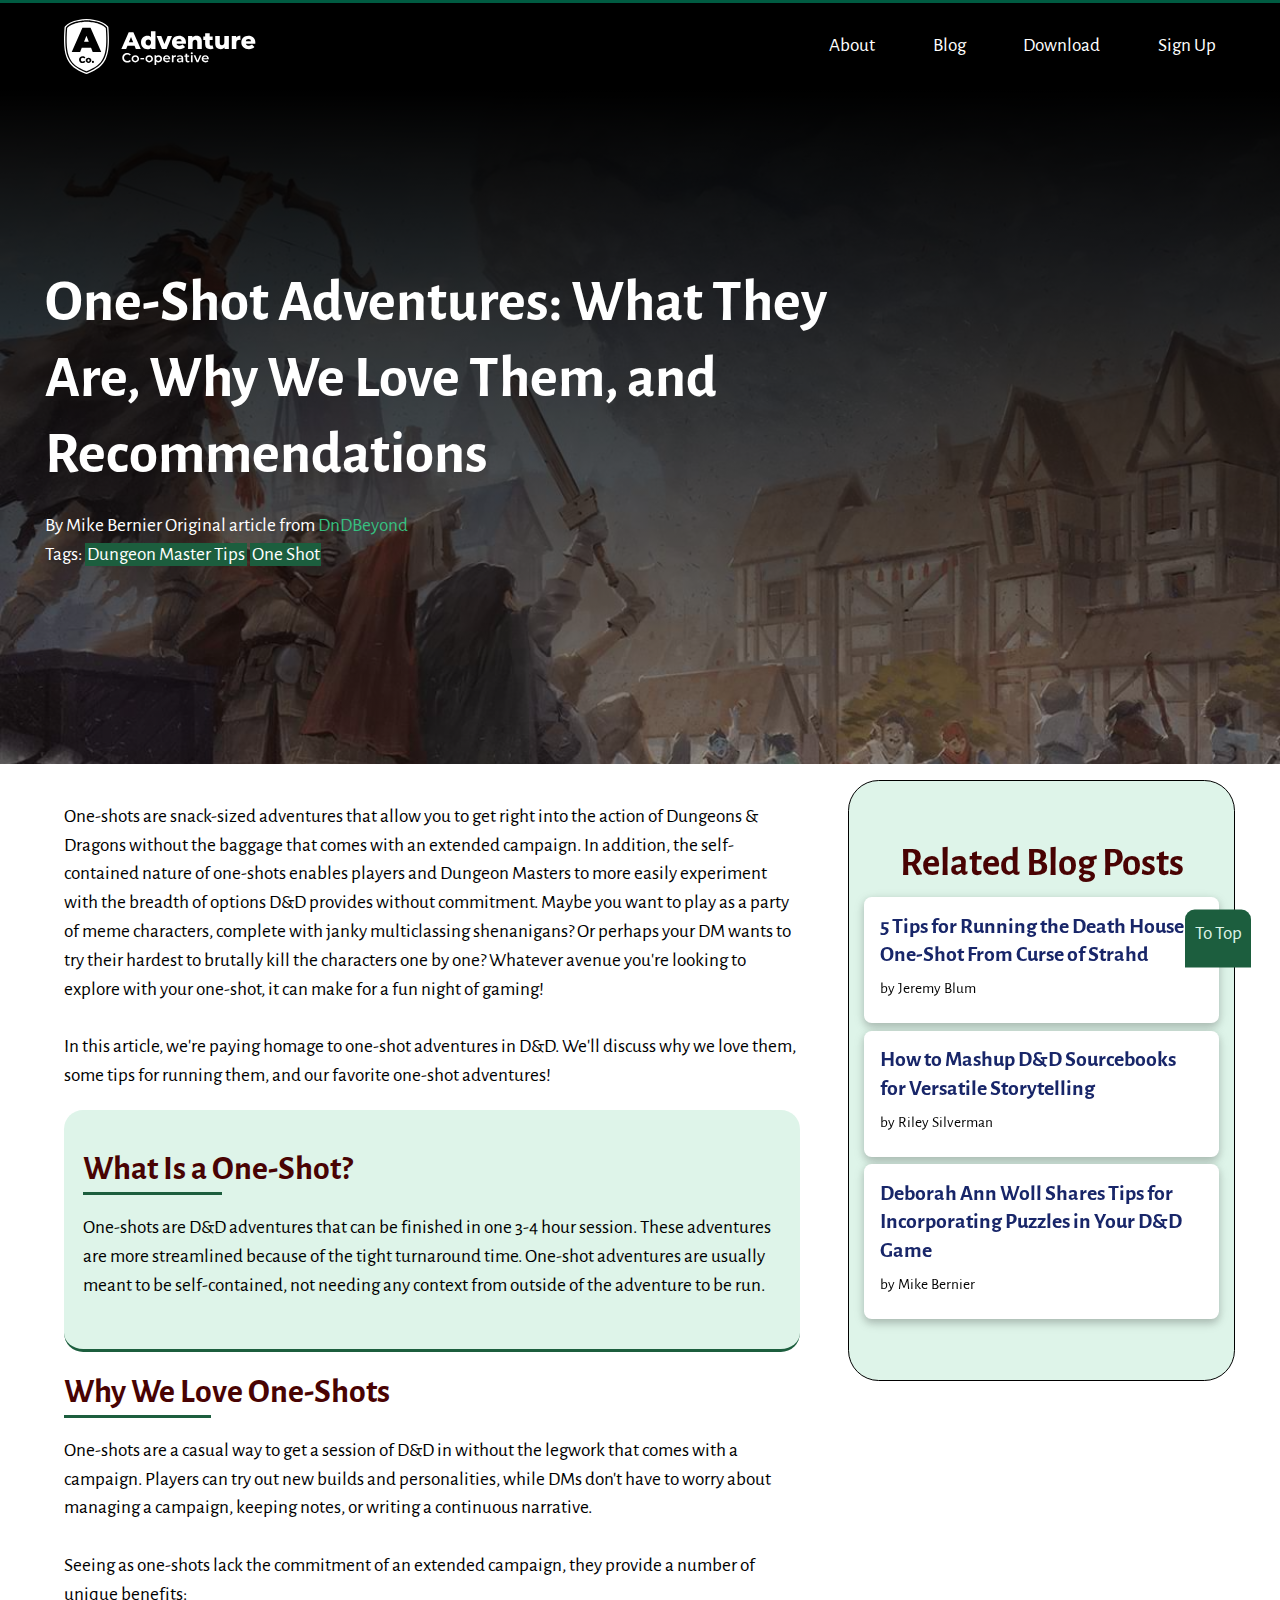
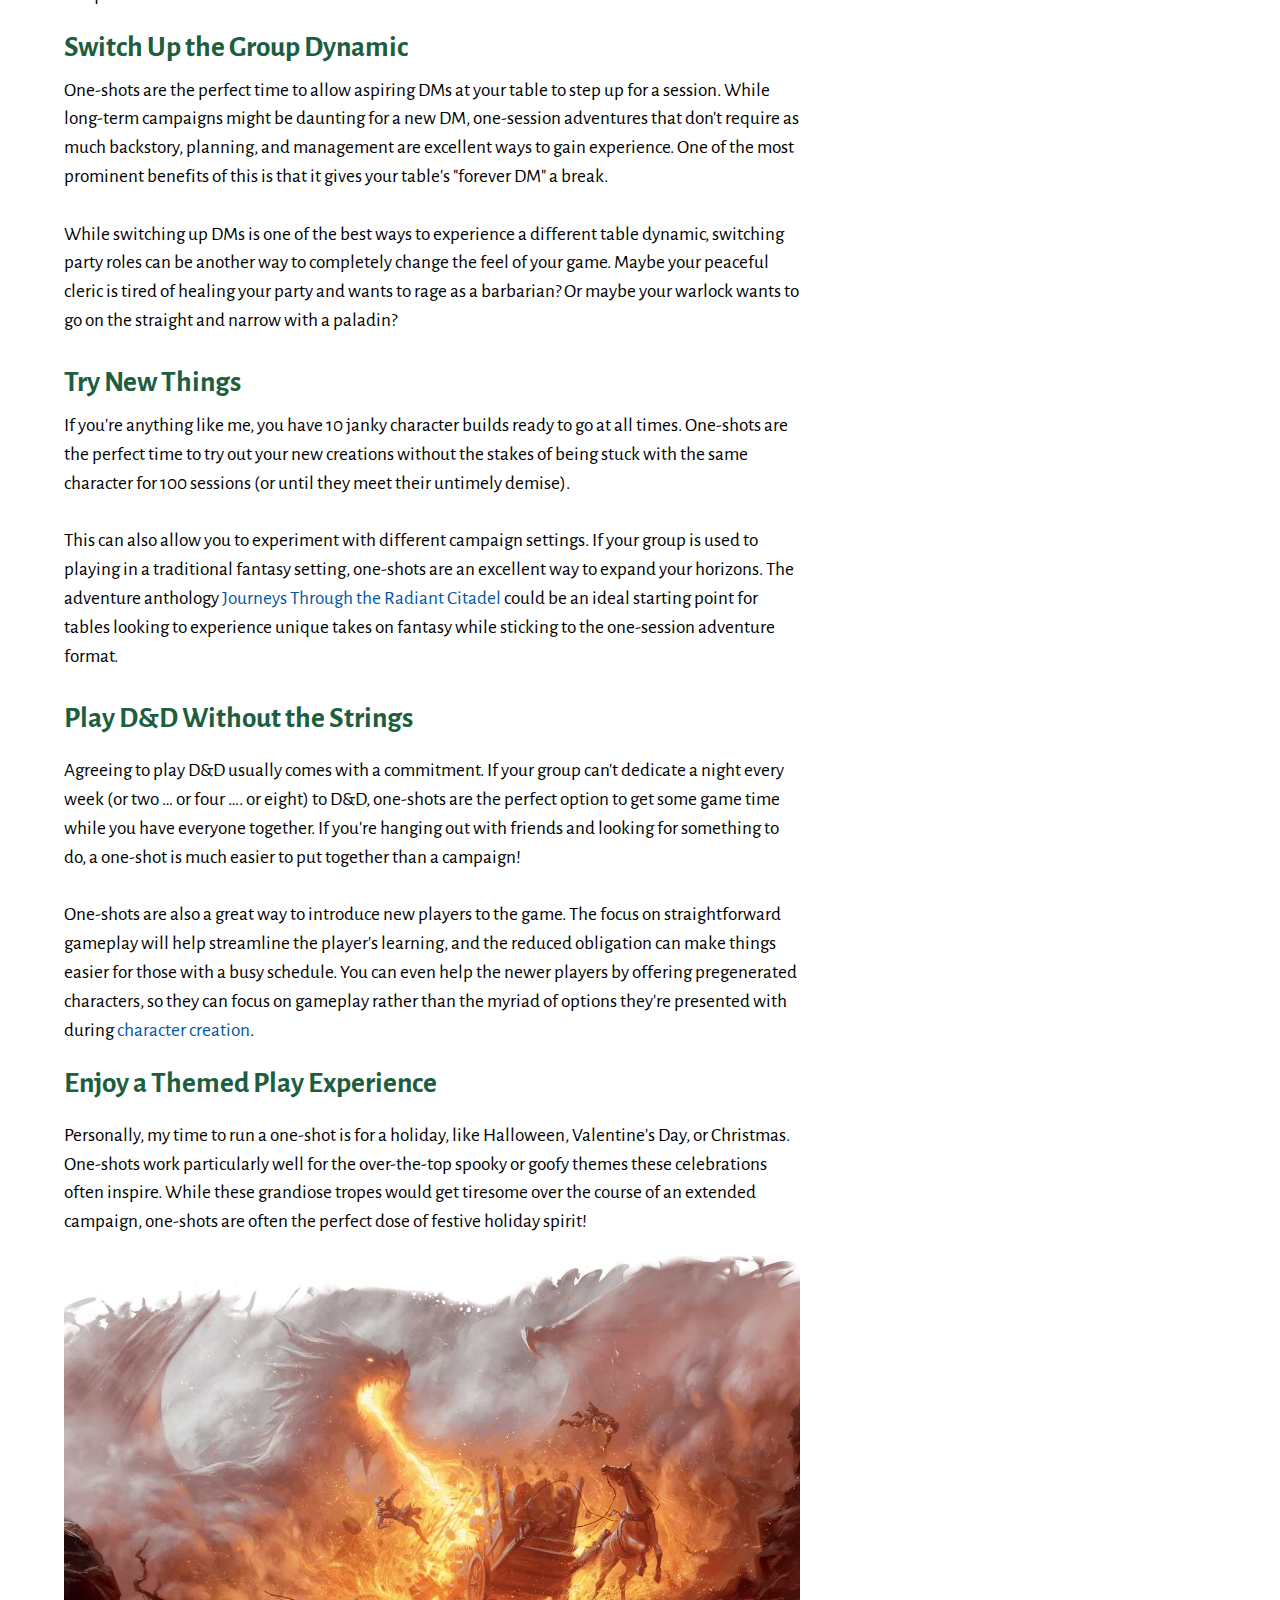
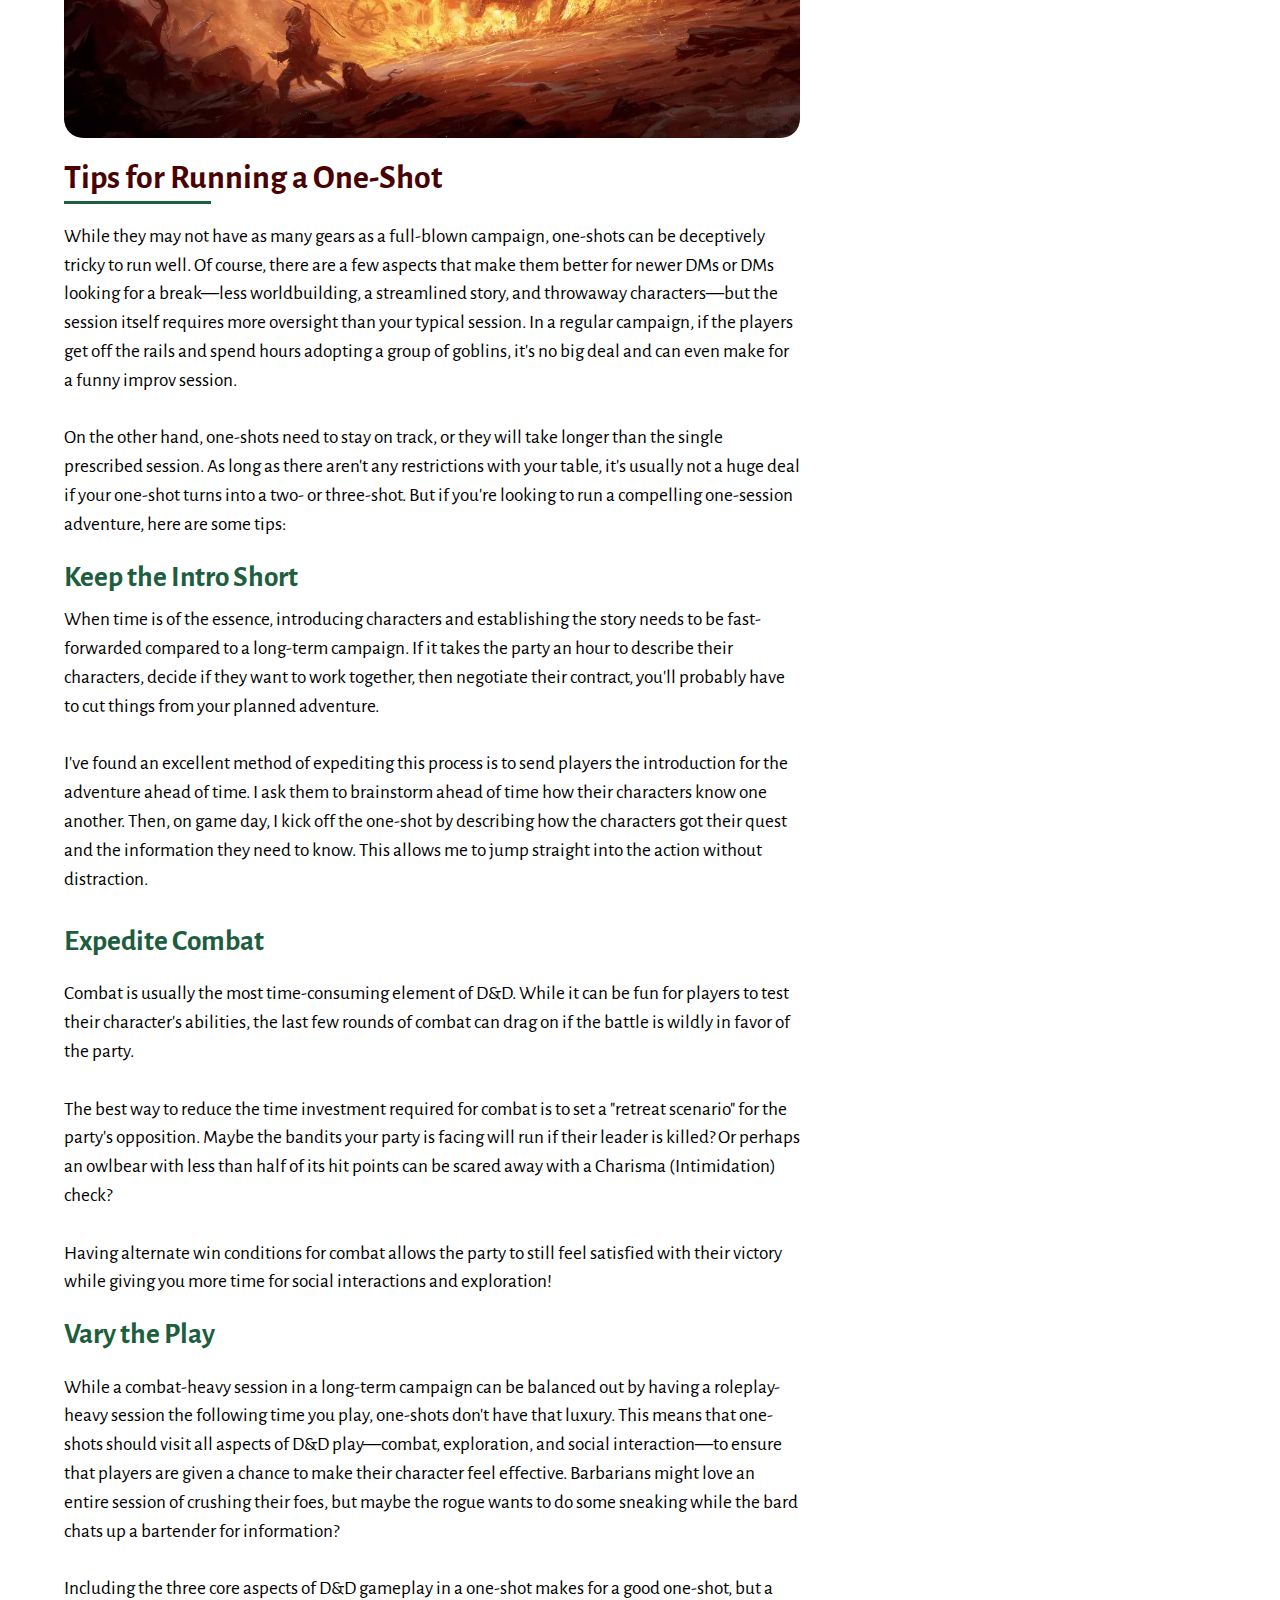
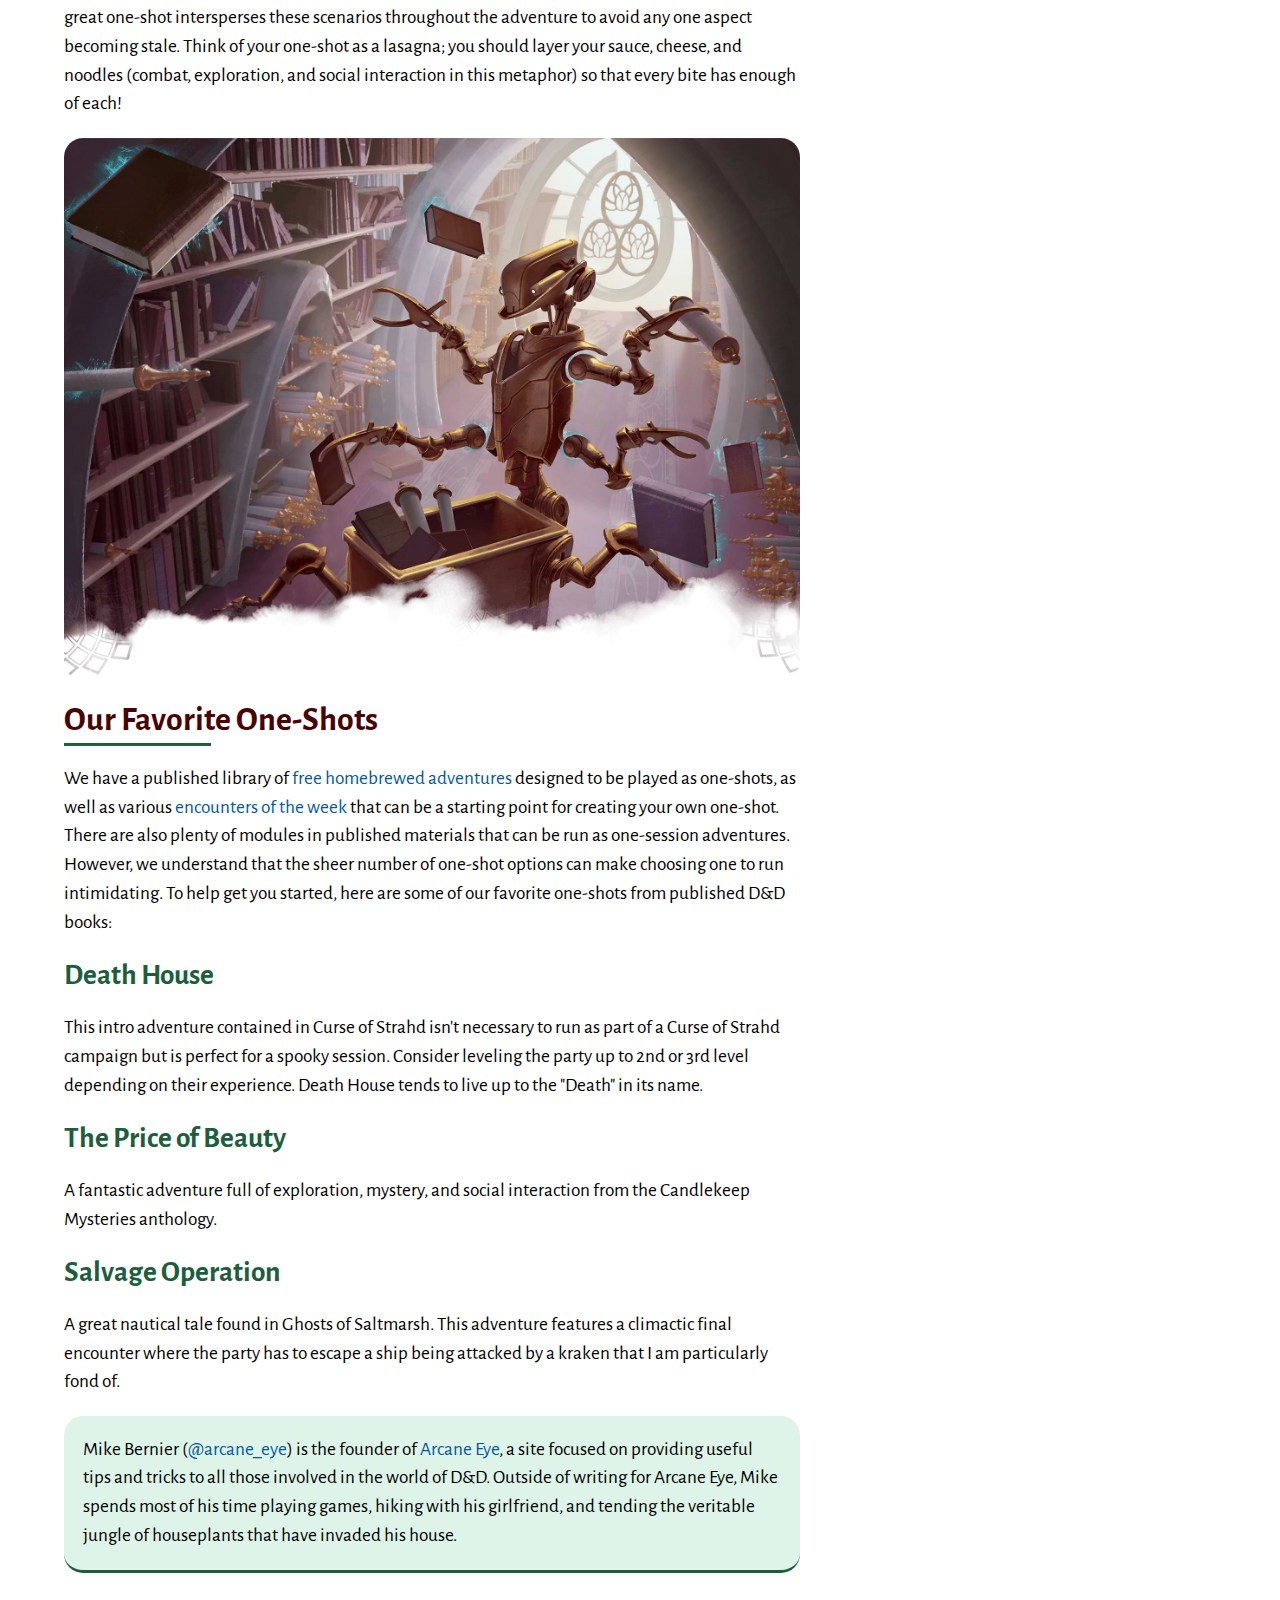
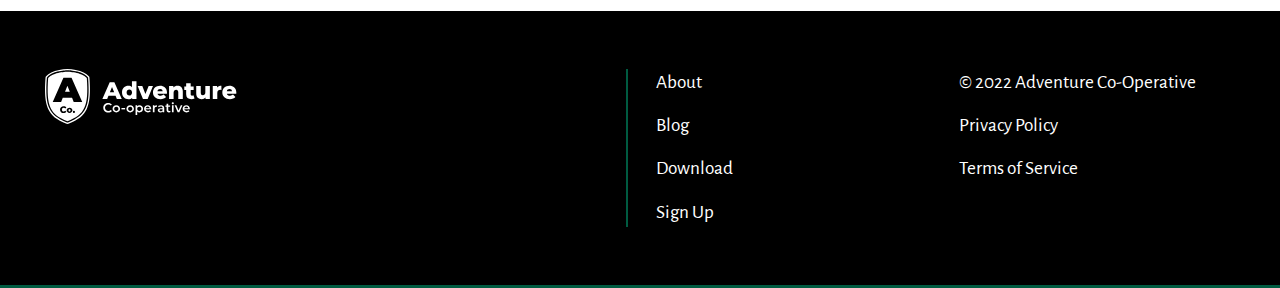
==== commit 85a8baaf: "Pre-final update 2.0" ====
--- a/blog-post.html
+++ b/blog-post.html
@@ -34,6 +34,7 @@
         </nav>
       </div>
     </header>
+
     <main id="main">
       <!-- BANNER -->
       <section class="banner banner--article">
@@ -135,6 +136,7 @@
               traditional fantasy setting, one-shots are an excellent way to
               expand your horizons. The adventure anthology
               <a
+                class="article__link"
                 target="_blank"
                 href="https://www.dndbeyond.com/marketplace/adventures/journeys-through-the-radiant-citadel?icid_medium=ddb&icid_source=article&icid_campaign=one-shots&icid_content=radiant-citadel"
                 >Journeys Through the Radiant Citadel</a
@@ -158,6 +160,7 @@
                 focus on gameplay rather than the myriad of options they're
                 presented with during
                 <a
+                  class="article__link"
                   target="_blank"
                   href="https://www.dndbeyond.com/posts/1059-how-to-create-your-first-dungeons-dragons"
                   >character creation</a
@@ -251,12 +254,14 @@
               <p>
                 We have a published library of
                 <a
+                  class="article__link"
                   target="_blank"
                   href="https://www.dndbeyond.com/tag/free-adventure"
                   >free homebrewed adventures</a
                 >
                 designed to be played as one-shots, as well as various
                 <a
+                  class="article__link"
                   target="_blank"
                   href="https://www.dndbeyond.com/tag/encounter-of-the-week"
                   >encounters of the week</a
@@ -291,23 +296,27 @@
               </p>
               <p class="article__footer standout">
                 Mike Bernier (<a
+                  class="article__link"
                   target="_blank"
                   href="https://twitter.com/arcane_eye"
                   >@arcane_eye</a
                 >) is the founder of
-                <a target="_blank" href="https://arcaneeye.com">Arcane Eye</a>,
-                a site focused on providing useful tips and tricks to all those
-                involved in the world of D&D. Outside of writing for Arcane Eye,
-                Mike spends most of his time playing games, hiking with his
-                girlfriend, and tending the veritable jungle of houseplants that
-                have invaded his house.
+                <a
+                  class="article__link"
+                  target="_blank"
+                  href="https://arcaneeye.com"
+                  >Arcane Eye</a
+                >, a site focused on providing useful tips and tricks to all
+                those involved in the world of D&D. Outside of writing for
+                Arcane Eye, Mike spends most of his time playing games, hiking
+                with his girlfriend, and tending the veritable jungle of
+                houseplants that have invaded his house.
               </p>
             </div>
           </div>
           <!-- ARTICLE SIDEBAR -->
           <div class="sidebar">
             <div class="card-group">
-              <!-- <div class="related--articles"> -->
               <div class="card-group__title">
                 <h2>Related Blog Posts</h2>
               </div>
@@ -351,12 +360,12 @@
                   <p class="card__text">by Mike Bernier</p>
                 </div>
               </a>
-              <!-- </div> -->
             </div>
           </div>
         </div>
       </section>
     </main>
+
     <!-- FOOTER -->
     <footer class="footer">
       <div class="container">
@@ -383,6 +392,7 @@
         </ul>
       </div>
     </footer>
+
     <!-- Accessibility feature: return to top button -->
     <a href="#" class="to-top">To Top</a>
     <!-- Loads custom JavaScript file -->
--- a/CSS/main.css
+++ b/CSS/main.css
@@ -13,7 +13,7 @@
   --color-secondary-light: #75d3a7;
   --color-secondary-dark: #1c5e3e;
   --color-secondary-pale: #def4e9;
-  --color-accent: #082ce2;
+  --color-accent: #182669;
   --color-acent-secondary: #490303;
 
   /* Fonts */
@@ -55,14 +55,13 @@
 h4,
 h5,
 h6,
-p,
 figure,
 blockquote,
 ul,
 ol,
 dl,
 dd {
-  margin: 0 0 1.5rem;
+  margin: 0;
 }
 
 /* Remove list styles on ul, ol elements with a list role, which suggests default styling will be removed */
@@ -76,7 +75,7 @@
 /* A elements that don't have a class get default styles */
 a:not([class]) {
   text-decoration-skip-ink: auto;
-  color: var(--color-primary);
+  color: var(--color-secondary);
   text-decoration: none;
 }
 
@@ -477,16 +476,6 @@
   font-size: clamp(2.019rem, 5cqi, 3.056rem);
 }
 
-/* ------ Banner for Article ------ */
-.banner--article {
-  background-image: linear-gradient(
-      to bottom,
-      rgba(0, 0, 0, 2),
-      rgba(0, 0, 0, 0.5)
-    ),
-    url(../images/blog-image-adventurers.jpg);
-}
-
 @media only screen and (min-width: 45em) {
   .banner .container {
     --height: 75vh;
@@ -510,7 +499,7 @@
 
 .card-group__title {
   text-align: center;
-  font-size: clamp(1.756rem, 2cqi, 2.444rem);
+  font-size: clamp(1.602rem, 3.5cqi, 3.157rem);
 }
 
 .card {
@@ -542,7 +531,7 @@
   line-height: 1.3;
   padding-top: 1rem;
   padding-bottom: 0;
-  font-size: clamp(1.525rem, 1.5cqi, 1.956rem);
+  font-size: clamp(1.424rem, 1cqi, 2.369rem);
 }
 
 .card__content {
@@ -622,6 +611,16 @@
 
 /* ---------- ARTICLE ---------- */
 
+/* Article's banner */
+.banner--article {
+  background-image: linear-gradient(
+      to bottom,
+      rgba(0, 0, 0, 2),
+      rgba(0, 0, 0, 0.4)
+    ),
+    url(../images/blog-image-adventurers.jpg);
+}
+
 .article .container {
   display: grid;
   grid-template-columns: 1fr;
@@ -633,6 +632,11 @@
   border-radius: 1rem;
   border-bottom: 0.2rem var(--color-secondary-dark) solid;
   padding: 1rem 1rem 1rem 1rem;
+}
+
+.standout__text {
+  margin-top: 1rem;
+  margin-bottom: 0;
 }
 
 .standout__title,
@@ -659,6 +663,11 @@
   padding: 1rem;
 }
 
+.article__link {
+  color: var(--color-primary);
+  text-decoration: none;
+}
+
 /* ---------- ARTICLE SIDEBAR ---------- */
 
 .sidebar {
@@ -677,42 +686,6 @@
   overflow: hidden;
 }
 
-.sidebar .card {
-  background-color: #fff;
-  border-radius: 0.5rem;
-  box-shadow: 0 0.25rem 0.5rem #0002, 0 0.25rem 0.75rem #0002;
-  overflow: hidden;
-  color: inherit;
-  text-decoration: none;
-}
-
-.sidebar .card-group__title {
-  text-align: center;
-  font-size: clamp(1.756rem, 2cqi, 2.444rem);
-}
-
-.sidebar .card__title {
-  color: var(--color-accent);
-  padding: 0.5rem 1rem;
-  margin: 0;
-  line-height: 1.3;
-  padding-top: 1rem;
-  padding-bottom: 0;
-  font-size: clamp(1.525rem, 1.5cqi, 1.956rem);
-}
-
-.sidebar .card__content {
-  padding-bottom: 1rem;
-  display: flex;
-  flex-direction: column;
-}
-
-.sidebar .card__text {
-  padding: 0.5rem 1rem;
-  margin: 0;
-  color: #000;
-}
-
 /* ------ Medium Size Screens ------ */
 @media only screen and (min-width: 45em) {
   .sidebar .card-group {
@@ -737,6 +710,7 @@
     position: -webkit-sticky;
     top: 0;
     gap: 1.5rem;
+    zoom: 80%;
   }
 
   .sidebar .card-group {
@@ -744,8 +718,11 @@
     flex-direction: column;
   }
 
+  .sidebar .card-group__title {
+    zoom: 80%;
+  }
+
   .sidebar .card__content {
-    padding-bottom: 1rem;
     display: flex;
     flex-direction: column;
   }
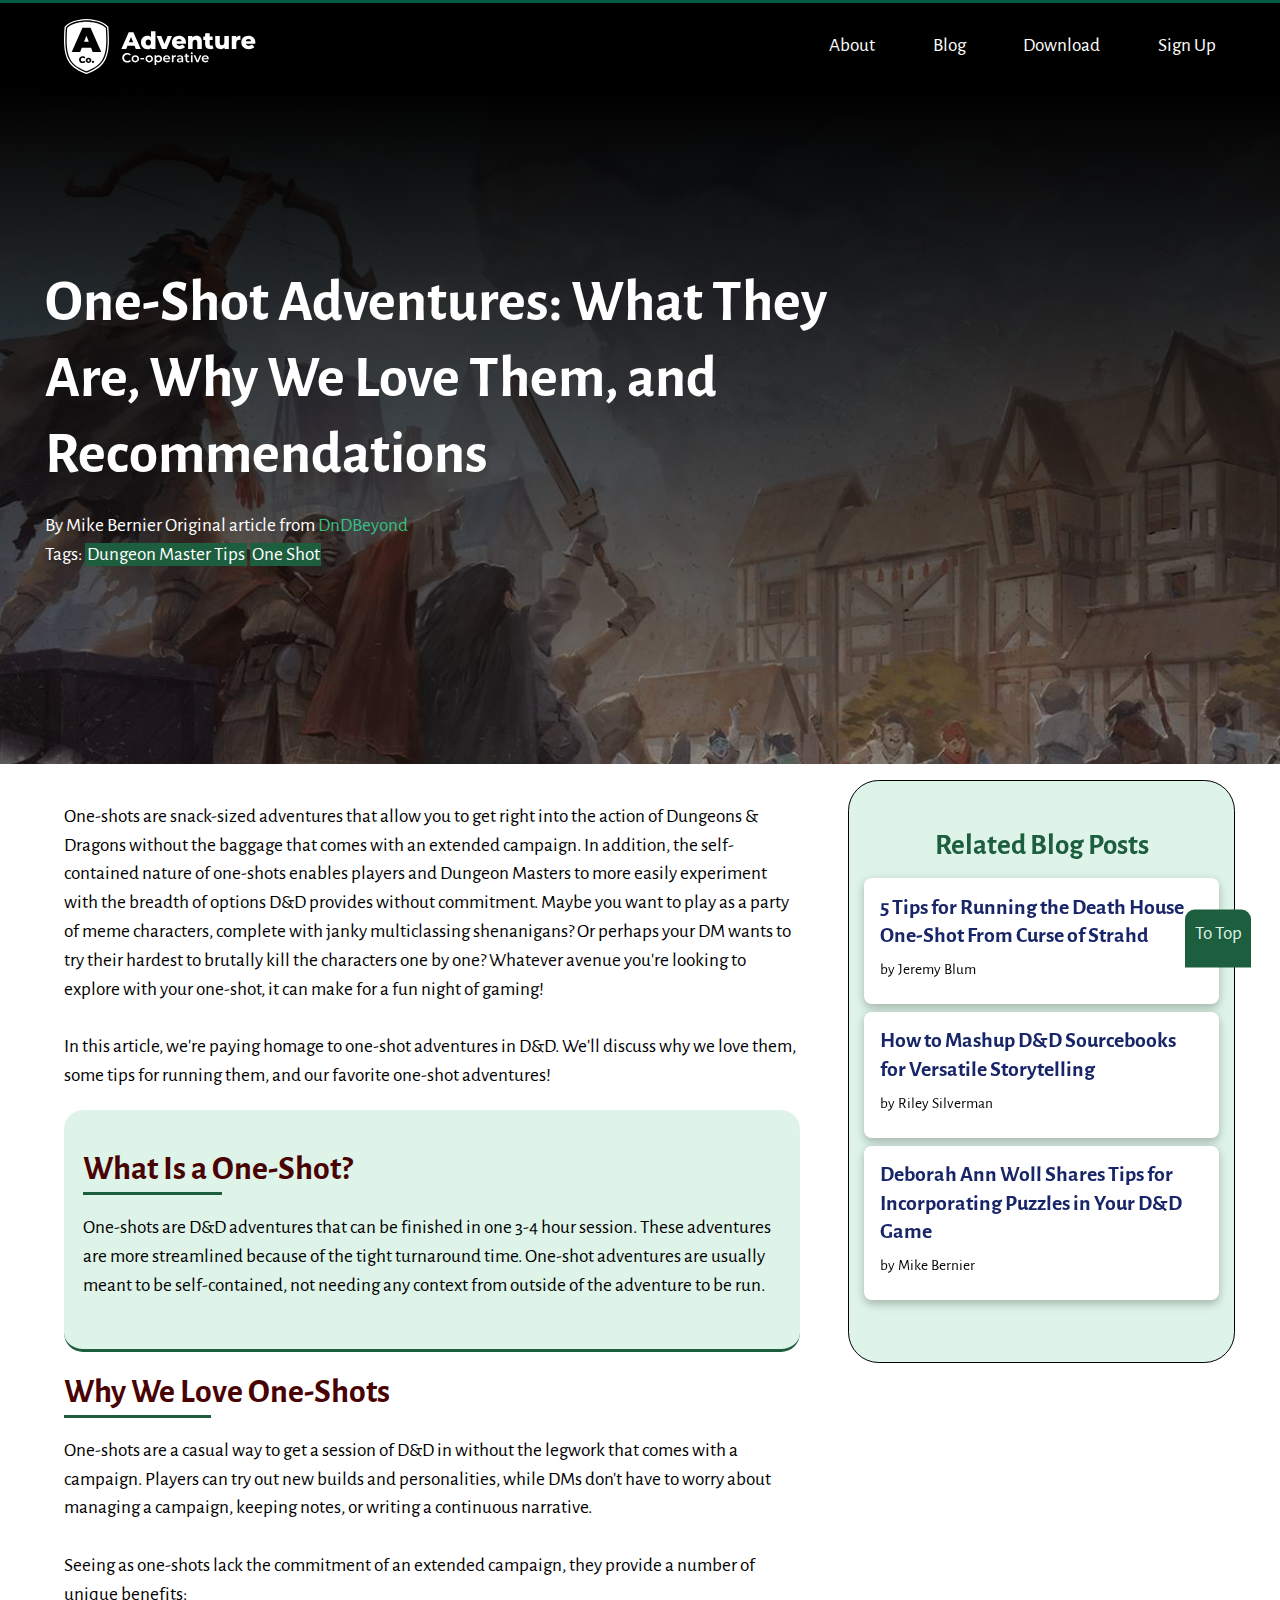
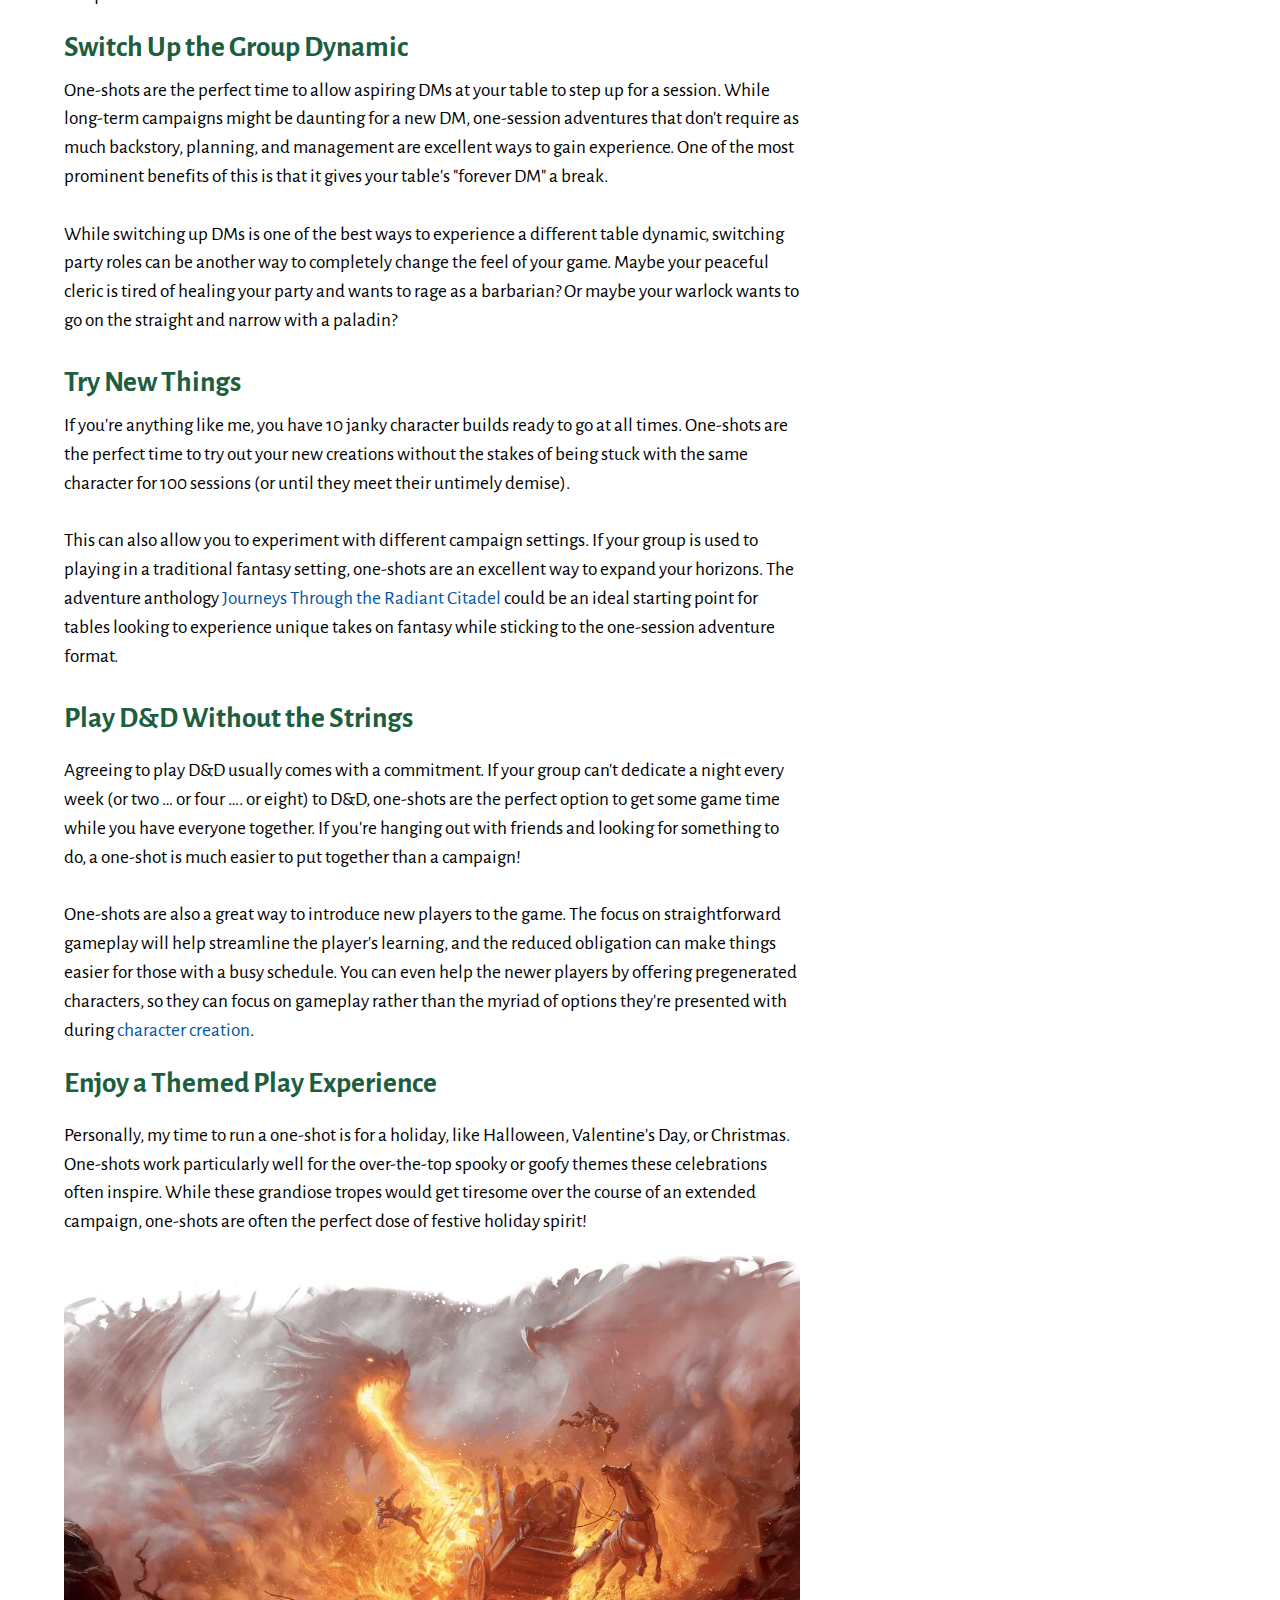
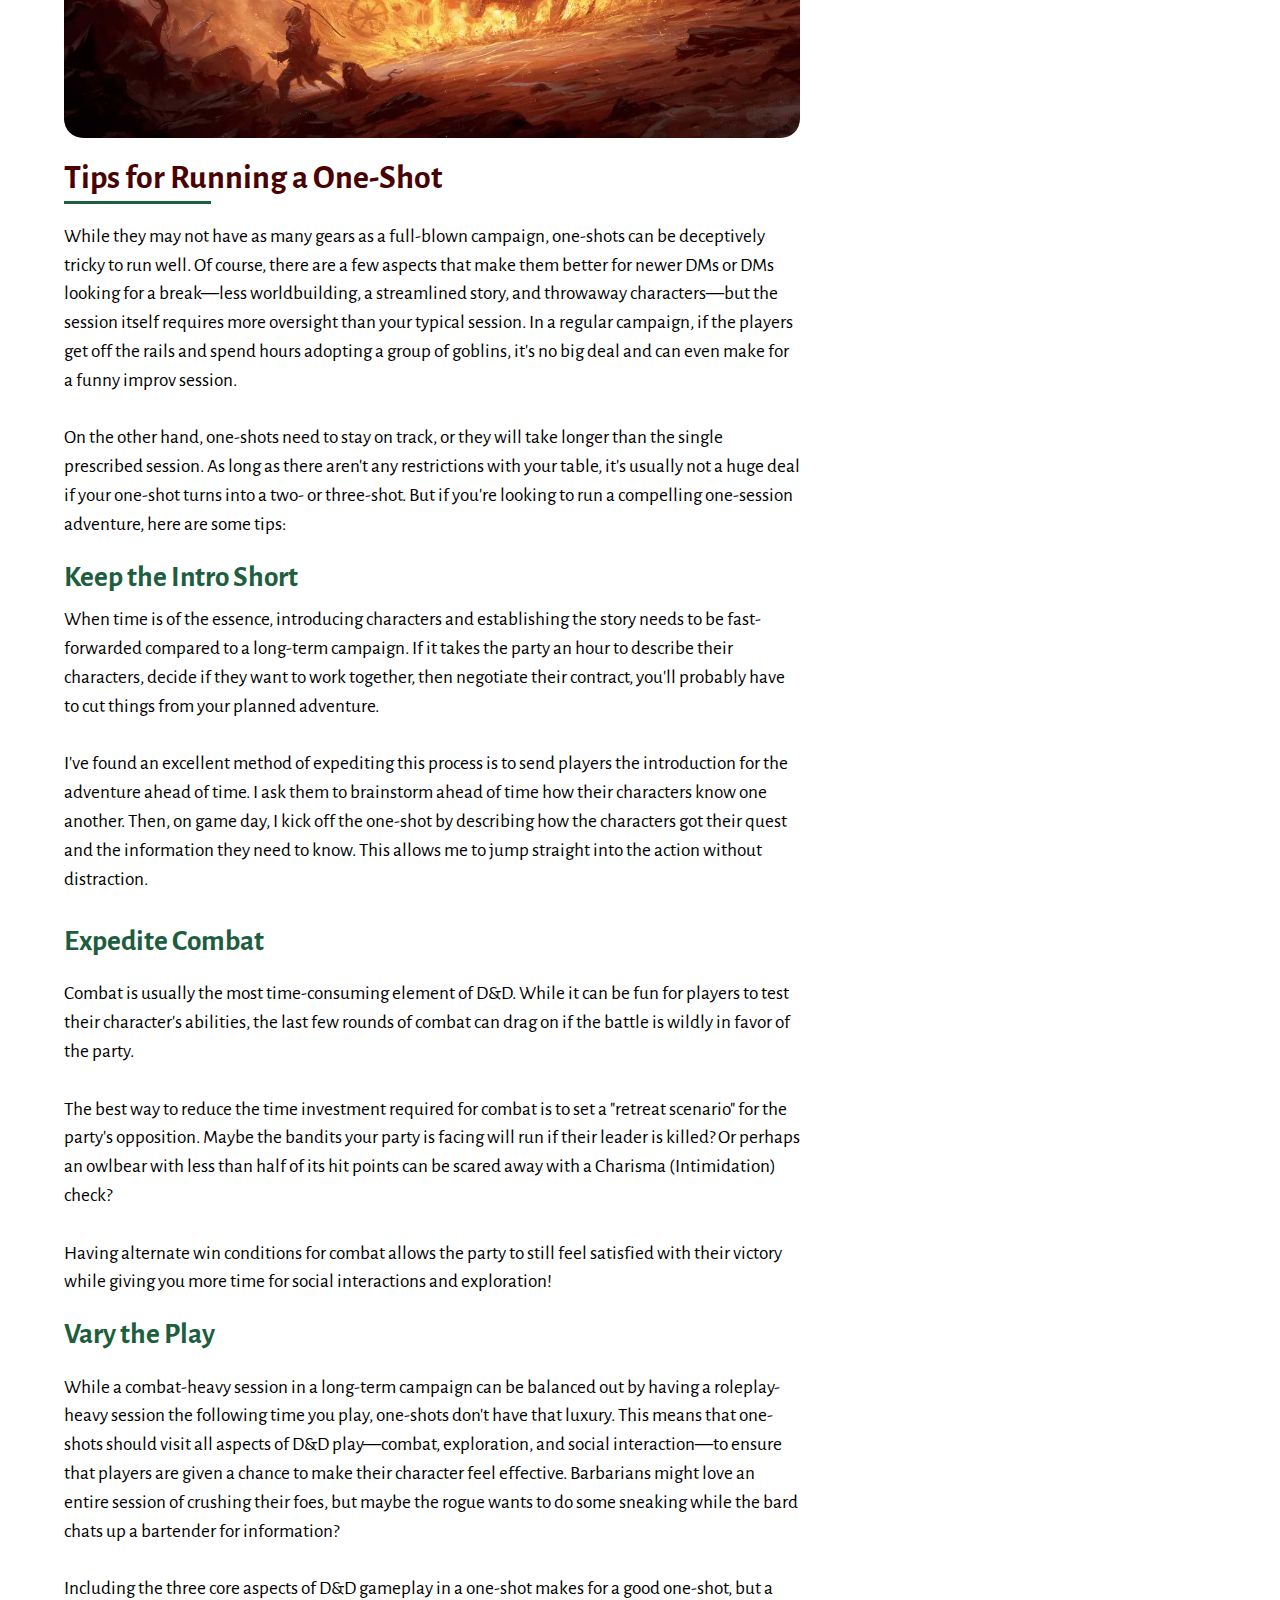
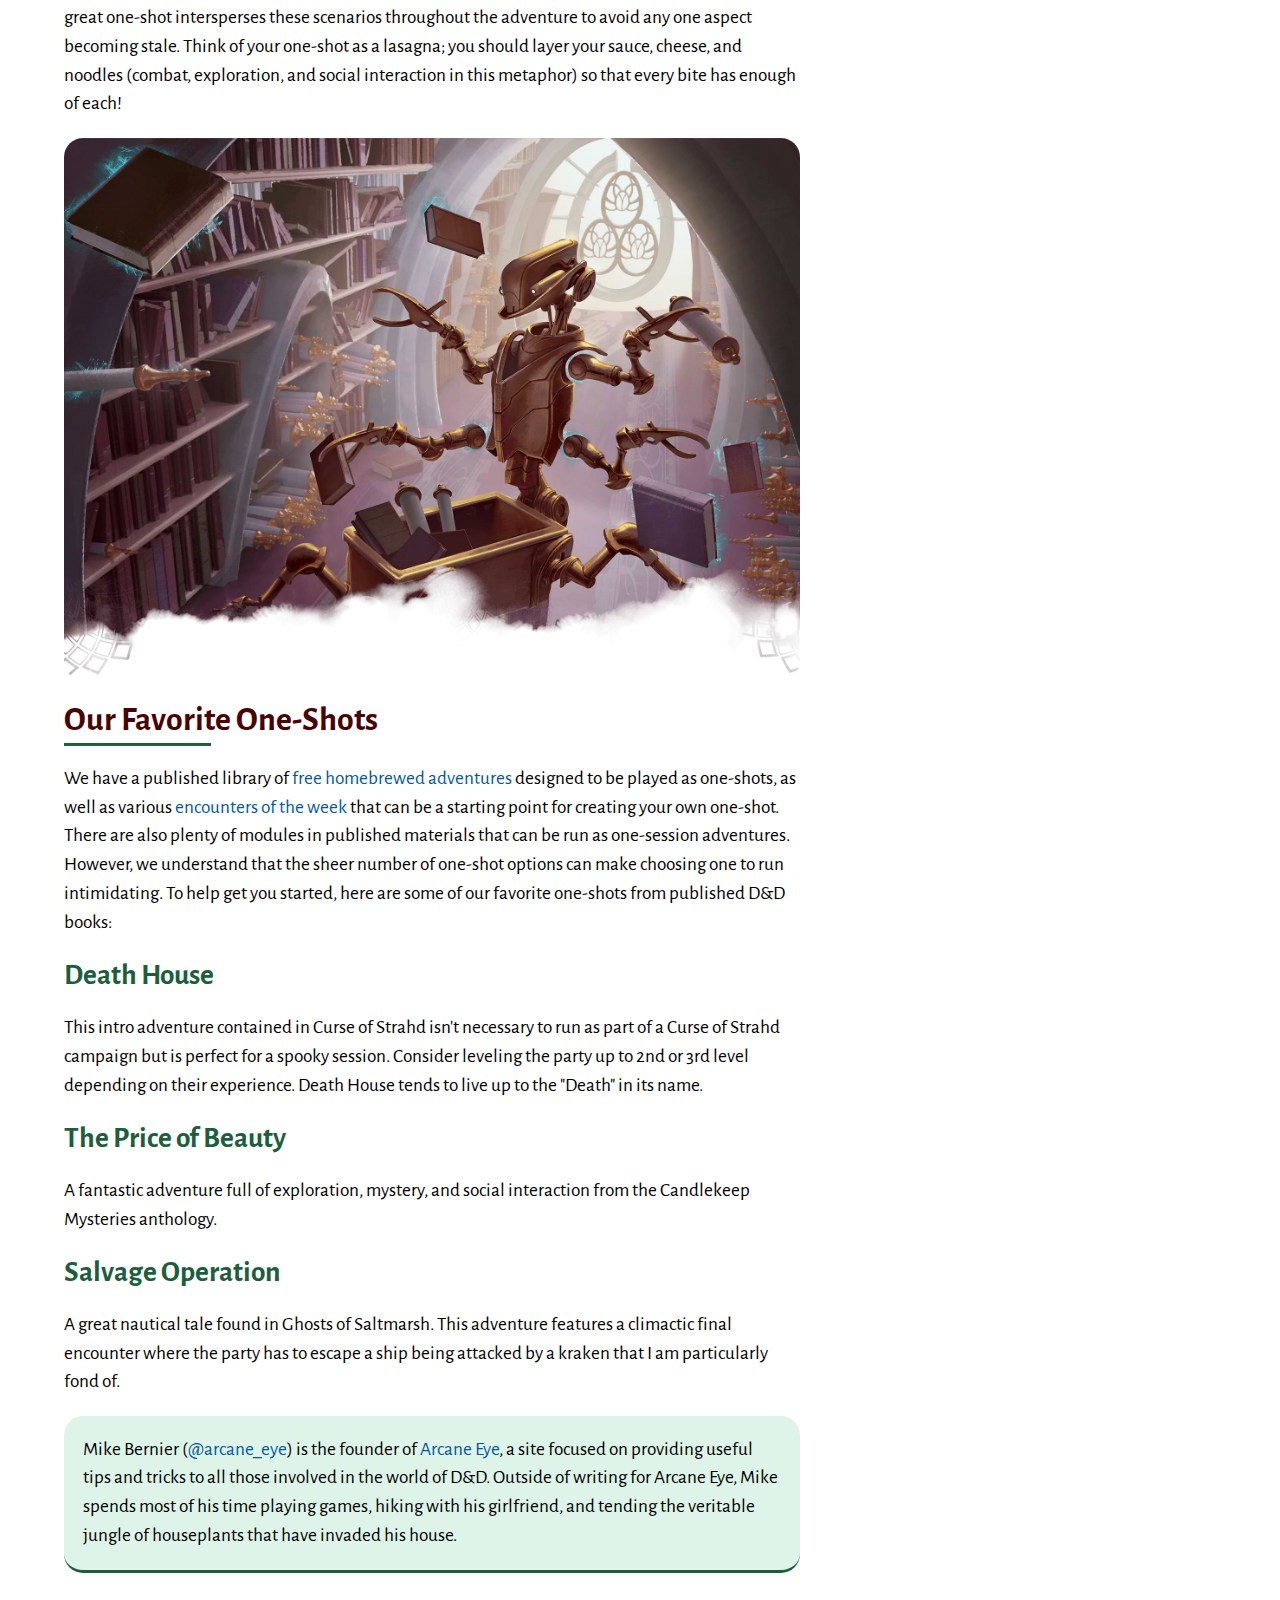
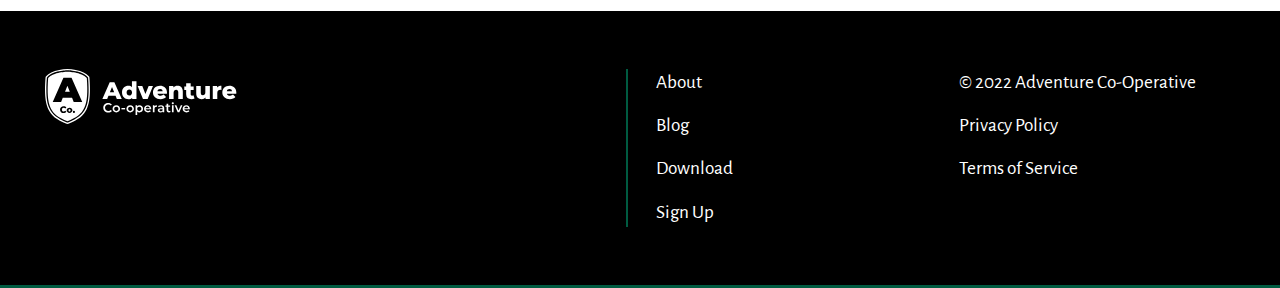
==== commit 7210c227: "MAD9013 Two Page Site Complete" ====
--- a/blog-post.html
+++ b/blog-post.html
@@ -318,7 +318,7 @@
           <div class="sidebar">
             <div class="card-group">
               <div class="card-group__title">
-                <h2>Related Blog Posts</h2>
+                <h3>Related Blog Posts</h3>
               </div>
               <!-- Post #1 -->
               <a
--- a/CSS/main.css
+++ b/CSS/main.css
@@ -5,6 +5,7 @@
   --height: 40vh;
   --vAlign: center;
   --hAlign: flex-start;
+
 
   /* Colors */
   --color-primary: #0157a3;
@@ -151,7 +152,7 @@
   border-radius: 0.25em;
   text-decoration: none;
   cursor: pointer;
-  font-family: inherit;
+  font-family: var(--font-primary);
   font-size: inherit;
 }
 
@@ -364,7 +365,7 @@
   padding-right: 0;
   gap: 1.5rem;
   margin-top: 1rem;
-  align-items: center;
+  align-items: var(--vAlign);
 }
 
 .navbar__icon {
@@ -377,7 +378,7 @@
   list-style-type: none;
   width: 100%;
   padding: 0;
-  align-items: center;
+  align-items: var(--vAlign);
 }
 
 .navbar__link {
@@ -385,7 +386,7 @@
   text-decoration: none;
   display: block;
   padding: 0.5rem;
-  text-align: center;
+  text-align: var(--vAlign);
 }
 
 .navbar__link:hover {
@@ -437,7 +438,7 @@
       rgba(0, 0, 0, 0.1)
     ),
     url(../images/hero-banner.jpg);
-  background-position: center;
+  background-position: var(--vAlign);
   background-size: cover;
   border-color: transparent;
 }
@@ -499,7 +500,7 @@
 
 .card-group__title {
   text-align: center;
-  font-size: clamp(1.602rem, 3.5cqi, 3.157rem);
+  font-size: clamp(1.602rem, 1cqi, 2.441rem);
 }
 
 .card {
@@ -559,6 +560,7 @@
 
   .card-group__title {
     grid-column: 1/3;
+    zoom: 80%;
   }
 }
 
@@ -570,6 +572,7 @@
 
   .card-group__title {
     grid-column: 1/4;
+    zoom: 70%;
   }
 }
 
@@ -788,7 +791,7 @@
 
   .footer__logo {
     flex: 2 0;
-    align-self: flex-start;
+    align-self: var(--hAlign);
   }
 
   .footer__nav,
